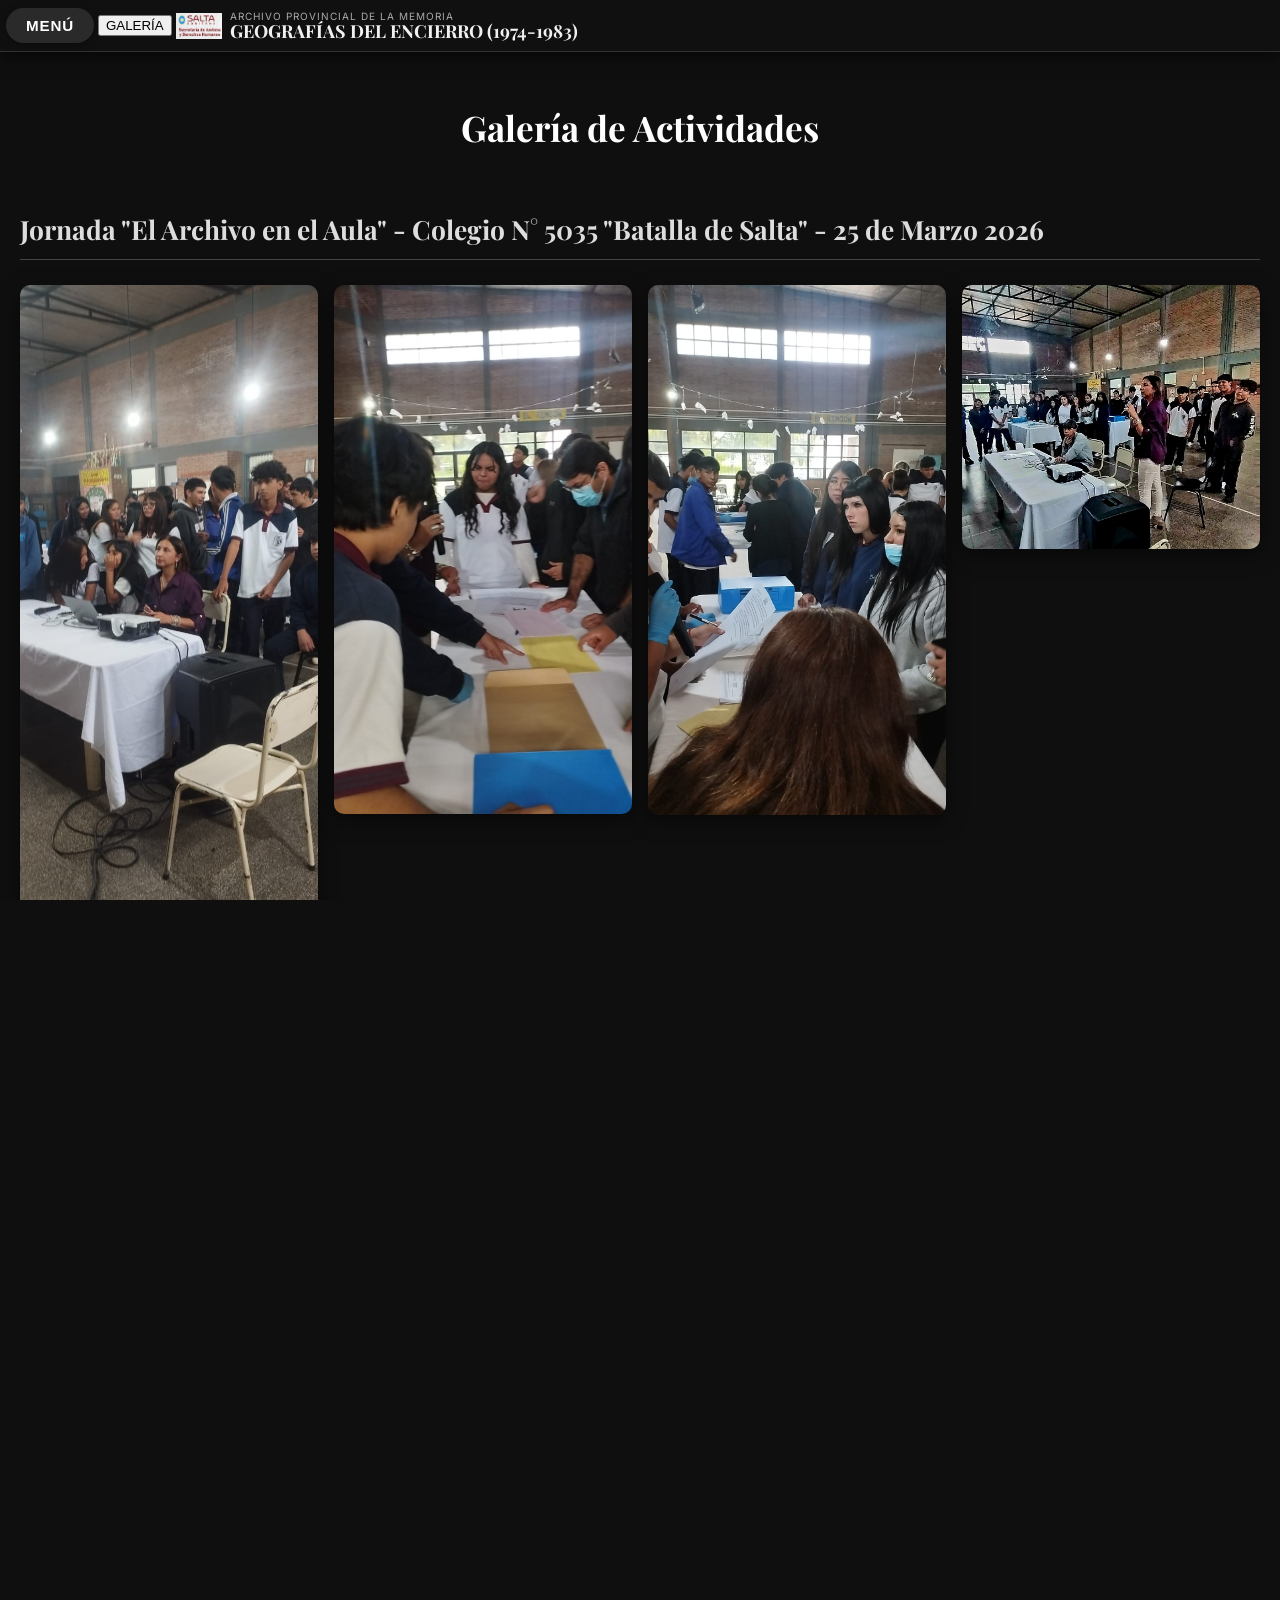
==== galeria.html @ 8500f689 "Add initial HTML structure for gallery page" ====
<!DOCTYPE html>
<html lang="es">
<head>
    <meta charset="UTF-8">
    <meta name="viewport" content="width=device-width, initial-scale=1.0">
    <title>Galería - Geografías del Encierro</title>
    <link href="https://fonts.googleapis.com/css2?family=Inter:wght@400;500;600&family=Playfair+Display:wght@700&display=swap" rel="stylesheet">
    <link rel="stylesheet" href="style.css">
    
    <style>
        body { 
            overflow-y: auto !important; 
            background: #0f0f0f; 
        }
        
        .galeria-container {
            padding: 80px 20px 120px;
            max-width: 1300px;
            margin: 0 auto;
        }
        
        .galeria-titulo {
            text-align: center;
            font-family: 'Playfair Display', serif;
            font-size: 2.2rem;
            margin-bottom: 60px;
            color: #fff;
        }
        
        .evento-titulo {
            font-family: 'Playfair Display', serif;
            font-size: 1.65rem;
            margin: 60px 0 25px;
            color: #ddd;
            border-bottom: 1px solid #444;
            padding-bottom: 12px;
        }
        
        .grid-fotos {
            display: grid;
            grid-template-columns: repeat(auto-fill, minmax(260px, 1fr));
            gap: 16px;
        }
        
        .grid-fotos img {
            width: 100%;
            height: auto;
            border-radius: 10px;
            box-shadow: 0 6px 20px rgba(0,0,0,0.5);
            transition: all 0.3s ease;
            cursor: pointer;
        }
        
        .grid-fotos img:hover {
            transform: scale(1.06);
            box-shadow: 0 12px 30px rgba(0,0,0,0.7);
        }

        /* Botón Volver al Mapa */
        .btn-volver {
            display: block;
            margin: 50px auto 0;
            background: #2a2a2a;
            color: #fff;
            border: none;
            padding: 12px 28px;
            border-radius: 50px;
            font-weight: 600;
            font-size: 1rem;
            letter-spacing: 0.8px;
            cursor: pointer;
            transition: all 0.25s ease;
            box-shadow: 0 2px 8px rgba(0,0,0,0.3);
        }
        
        .btn-volver:hover {
            background: #3a3a3a;
            transform: translateY(-2px);
        }

        /* Lightbox */
        .lightbox {
            position: fixed;
            top: 0; left: 0; width: 100%; height: 100%;
            background: rgba(0,0,0,0.95);
            display: none;
            align-items: center;
            justify-content: center;
            z-index: 2000;
            padding: 20px;
        }
        
        .lightbox img {
            max-width: 95%;
            max-height: 92vh;
            border-radius: 12px;
            box-shadow: 0 0 40px rgba(0,0,0,0.9);
        }
        
        .lightbox-close {
            position: absolute;
            top: 25px;
            right: 35px;
            font-size: 42px;
            color: #fff;
            cursor: pointer;
            z-index: 2001;
        }
    </style>
</head>
<body>

<div id="barra-superior">
    <button id="menu-info">MENÚ</button>
    <button id="btn-galeria">GALERÍA</button>
    <img src="logo.PNG" class="logo-header" alt="Logo">
    <div>
        <div style="font-size:9px; color:#aaa; letter-spacing:1px;">ARCHIVO PROVINCIAL DE LA MEMORIA</div>
        <div style="font-family:'Playfair Display',serif; font-size:11px; font-weight:700;">GEOGRAFÍAS DEL ENCIERRO (1974-1983)</div>
    </div>
</div>

<div class="galeria-container">
    <h1 class="galeria-titulo">Galería de Actividades</h1>

    <!-- Evento 1: Batalla de Salta -->
    <h2 class="evento-titulo">Jornada "El Archivo en el Aula" - Colegio N° 5035 "Batalla de Salta" - 25 de Marzo 2026</h2>
    <div class="grid-fotos" id="grid-batalla"></div>

    <!-- Evento 2: En el Archivo -->
    <h2 class="evento-titulo">Visita Guiada y Taller en el Archivo Provincial de la Memoria</h2>
    <div class="grid-fotos" id="grid-archivo"></div>

    <!-- Botón Volver al Mapa -->
    <button class="btn-volver" onclick="window.location.href='index.html'">
        ← Volver al Mapa
    </button>
</div>

<!-- Lightbox -->
<div class="lightbox" id="lightbox">
    <span class="lightbox-close" onclick="document.getElementById('lightbox').style.display='none'">×</span>
    <img id="img-lightbox" src="" alt="">
</div>

<script>
// Fotos del evento Batalla de Salta
const fotosBatalla = [
    "BatallaDeSalta/fotosBatalla (1).jpeg",
    "BatallaDeSalta/fotosBatalla (2).jpeg",
    "BatallaDeSalta/fotosBatalla (3).jpeg",
    "BatallaDeSalta/fotosBatalla (4).jpeg",
    "BatallaDeSalta/fotosBatalla (5).jpeg"
];

// Fotos del evento En el Archivo
const fotosArchivo = [
    "En-el-archivo/fotosArchivo (1).jpeg",
    "En-el-archivo/fotosArchivo (2).jpeg",
    "En-el-archivo/fotosArchivo (3).jpeg",
    "En-el-archivo/fotosArchivo (4).jpeg",
    "En-el-archivo/fotosArchivo (5).jpeg",
    "En-el-archivo/fotosArchivo (6).jpeg",
    "En-el-archivo/fotosArchivo (7).jpeg",
    "En-el-archivo/fotosArchivo (8).jpeg"
];

function cargarFotos(gridId, listaFotos) {
    const grid = document.getElementById(gridId);
    listaFotos.forEach(ruta => {
        const img = document.createElement('img');
        img.src = ruta;
        img.alt = "Foto del evento";
        img.loading = "lazy";
        
        img.onclick = () => {
            document.getElementById('img-lightbox').src = ruta;
            document.getElementById('lightbox').style.display = 'flex';
        };
        
        grid.appendChild(img);
    });
}

// Cargar las dos galerías
cargarFotos('grid-batalla', fotosBatalla);
cargarFotos('grid-archivo', fotosArchivo);
</script>

</body>
</html>
---- style.css ----
:root {
    --top-height: 52px;
    --bottom-height: 52px;
    --real-vh: 100vh;
}

* { box-sizing: border-box; }
html, body {
    margin: 0;
    padding: 0;
    overflow-x: hidden !important;
    overflow-y: hidden !important; /* evita scroll vertical innecesario */
    height: var(--real-vh);
    font-family: 'Inter', sans-serif;
    background: #0f0f0f;
    color: #f0f0f0;
}

/* ============================================= */
/* BARRA SUPERIOR (sin cambios) */
/* ============================================= */
#barra-superior {
    position: fixed;
    top: 0; left: 0; right: 0;
    height: var(--top-height);
    background: rgba(17,17,17,0.95);
    display: flex;
    align-items: center;
    padding: 4px 6px;
    z-index: 1002;
    gap: 4px;
    border-bottom: 1px solid #333;
    box-shadow: 0 4px 15px rgba(0,0,0,0.6);
    flex-wrap: nowrap;
}

.logo-header {
    height: 26px;
    max-width: 80px;
    flex-shrink: 0;
}

#barra-superior > div {
    flex: 1;
    min-width: 0;
    text-align: left;
    padding-left: 4px;
}

/* ============================================= */
/* BOTÓN MENÚ - MUCHO MÁS BONITO (pill redondeado) */
/* ============================================= */
#menu-info {
    background: #2a2a2a;
    color: #fff;
    border: none;
    padding: 9px 20px;
    border-radius: 50px;
    font-weight: 600;
    font-size: 0.95rem;
    letter-spacing: 0.8px;
    cursor: pointer;
    transition: all 0.25s ease;
    box-shadow: 0 2px 8px rgba(0,0,0,0.3);
    flex-shrink: 0;
}

#menu-info:hover {
    background: #3a3a3a;
    transform: translateY(-1px);
    box-shadow: 0 4px 12px rgba(0,0,0,0.4);
}

/* ============================================= */
/* PANEL IZQUIERDO Y LATERAL - MEJORADOS + DESKTOP */
/* ============================================= */
#panel-izquierdo,
#panel-lateral {
    position: absolute;
    top: var(--top-height);
    height: calc(var(--real-vh) - var(--top-height) - var(--bottom-height) - env(safe-area-inset-bottom));
    background: #1a1a1a;
    z-index: 999;
    overflow-y: auto;
    transition: left 0.35s cubic-bezier(0.32, 0.72, 0, 1),
                right 0.35s cubic-bezier(0.32, 0.72, 0, 1);
    box-shadow: 0 10px 30px rgba(0,0,0,0.6);
}

/* Panel izquierdo */
#panel-izquierdo {
    left: -100%;
    width: 100%;
}
#panel-izquierdo.menu-activo { left: 0; }

/* Panel lateral */
#panel-lateral {
    right: -100%;
    width: 100%;
}
#panel-lateral.panel-abierto { right: 0; }

/* ============================================= */
/* ESTILO BONITO DE CABECERA DE LOS PANELes */
/* ============================================= */
.panel-header {
    display: flex;
    align-items: center;
    justify-content: space-between;
    padding: 16px 24px;
    background: #222;
    border-bottom: 1px solid #333;
}

.panel-header h2 {
    margin: 0;
    color: #fff;
    font-size: 1.45rem;
    font-weight: 700;
    letter-spacing: 0.5px;
}

.panel-header button {
    background: transparent;
    border: none;
    color: #ccc;
    font-size: 28px;
    width: 44px;
    height: 44px;
    display: flex;
    align-items: center;
    justify-content: center;
    border-radius: 50%;
    cursor: pointer;
    transition: all 0.2s;
}

.panel-header button:hover {
    background: rgba(255,255,255,0.15);
    color: #fff;
    transform: rotate(90deg);
}

/* ============================================= */
/* VERSIÓN ESCRITORIO (paneles más chicos y elegantes) */
/* ============================================= */
@media (min-width: 768px) {
    #panel-izquierdo {
        width: 340px;
        left: -340px;
        border-radius: 0 16px 16px 0;
    }
    #panel-izquierdo.menu-activo {
        left: 0;
    }

    #panel-lateral {
        width: 440px;
        right: -440px;
        border-radius: 16px 0 0 16px;
    }
    #panel-lateral.panel-abierto {
        right: 0;
    }

    /* Sombra más suave en escritorio */
    #panel-izquierdo,
    #panel-lateral {
        box-shadow: 15px 0 40px -10px rgba(0,0,0,0.6);
    }
}

/* ============================================= */
/* FOOTER Y MAPA (sin cambios) */
/* ============================================= */
.footer-fixed {
    position: fixed;
    bottom: 0; left: 0; right: 0;
    height: var(--bottom-height);
    background: #1a1a1a;
    color: #aaa;
    text-align: center;
    border-top: 1px solid #333;
    z-index: 1001;
    padding: 6px 12px;
    display: flex;
    flex-direction: column;
    justify-content: center;
    font-size: 0.82rem;
    line-height: 1.25;
    padding-bottom: env(safe-area-inset-bottom);
    box-sizing: border-box;
}

#map {
    position: absolute;
    top: var(--top-height);
    left: 0; right: 0;
    height: calc(var(--real-vh) - var(--top-height) - var(--bottom-height) - env(safe-area-inset-bottom)) !important;
    width: 100%;
}

/* ============================================= */
/* LISTAS Y DETAILS (sin cambios) */
/* ============================================= */
.lista-personas { list-style: none; padding: 0; margin: 12px 0; }
.lista-personas li { background: #222; margin: 8px 0; border-radius: 8px; padding: 12px 16px; }
.lista-personas a { color: #f0f0f0; text-decoration: none; }
details summary { font-weight: bold; cursor: pointer; padding: 14px 0; }
details summary::after { content: "▼"; margin-left: auto; }
details[open] summary::after { transform: rotate(180deg); }

/* ============================================= */
/* TAMAÑO DE TÍTULO EN BARRA SUPERIOR - RESPONSIVE */
/* ============================================= */
#barra-superior > div > div:first-child {
    font-size: 10px !important; /* subtítulo */
}
#barra-superior > div > div:last-child {
    font-size: clamp(11px, 1.8vw, 18px) !important; /* título principal */
    line-height: 1.1;
}
/* En móviles seguimos manteniendo el tamaño que ya te gustaba */
@media (max-width: 767px) {
    #barra-superior > div > div:first-child {
        font-size: 9px !important;
    }
    #barra-superior > div > div:last-child {
        font-size: 13px !important; /* el que ya te gustaba en celular */
    }
}


/* ============================================= */
/* BARRA DE DESPLAZAMIENTO BONITA (para ambos paneles) */
/* ============================================= */
#panel-izquierdo::-webkit-scrollbar,
#panel-lateral::-webkit-scrollbar {
    width: 8px;
}

#panel-izquierdo::-webkit-scrollbar-thumb,
#panel-lateral::-webkit-scrollbar-thumb {
    background: #555;
    border-radius: 20px;
}

#panel-izquierdo::-webkit-scrollbar-thumb:hover,
#panel-lateral::-webkit-scrollbar-thumb:hover {
    background: #777;
}

/* Aseguramos que ambos paneles tengan EXACTAMENTE la misma altura */
#panel-izquierdo,
#panel-lateral {
    height: calc(var(--real-vh) - var(--top-height) - var(--bottom-height) - env(safe-area-inset-bottom)) !important;
}

/* Un poquito de padding extra abajo para que la barra no tape el último elemento */
#contenido-panel,
#panel-izquierdo > div {
    padding-bottom: 30px;
}
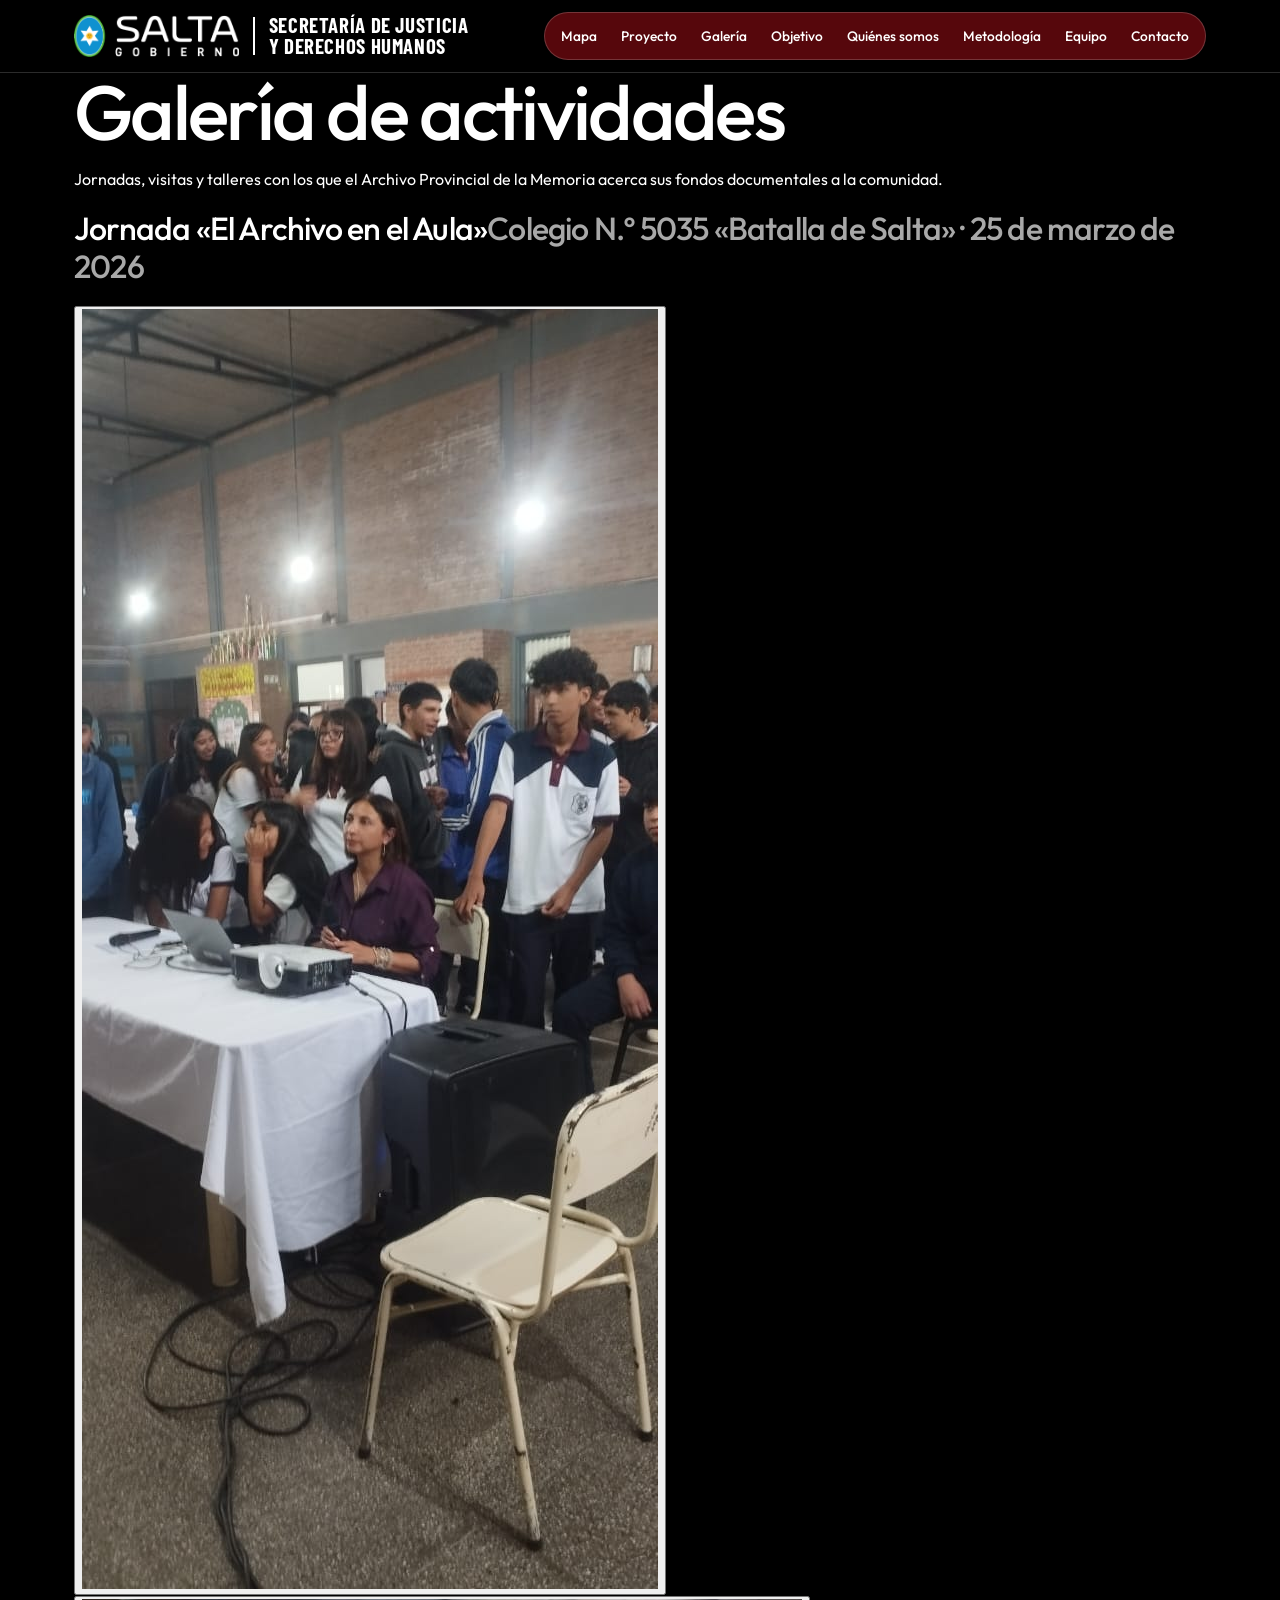
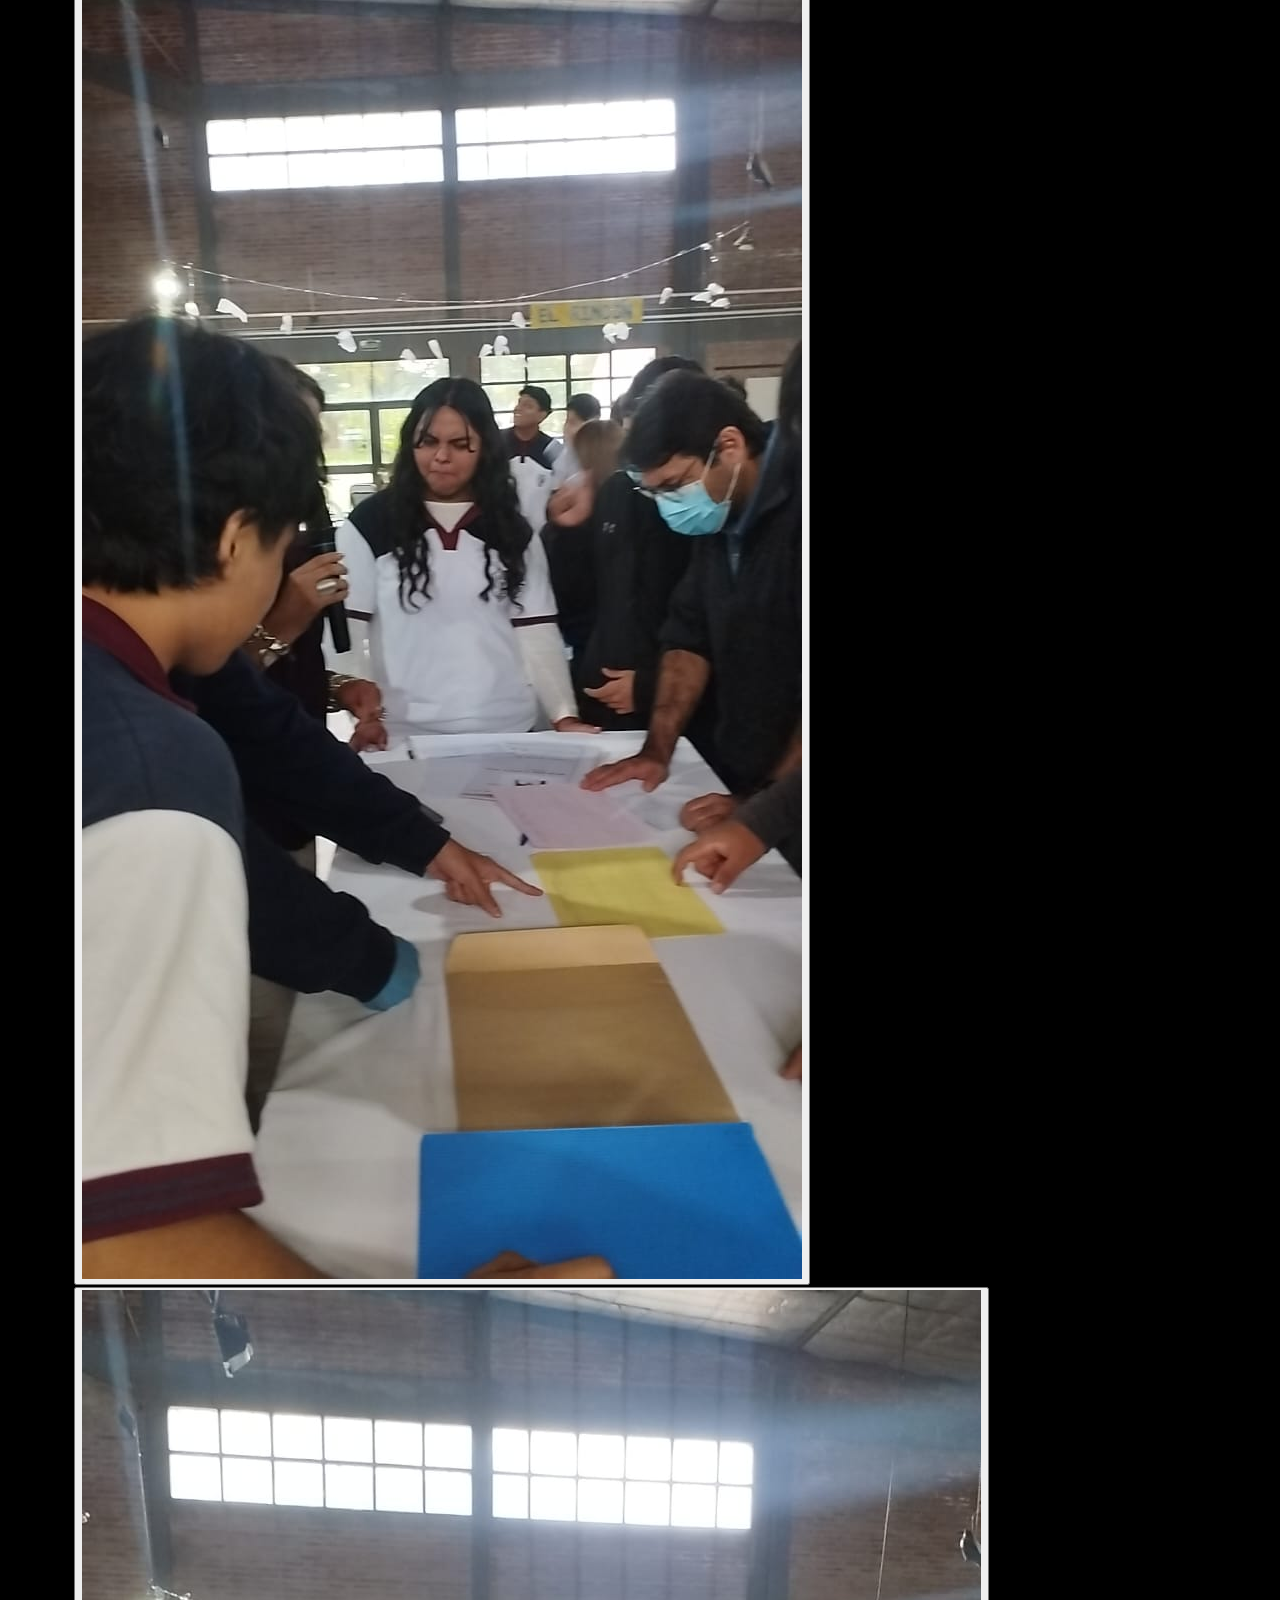
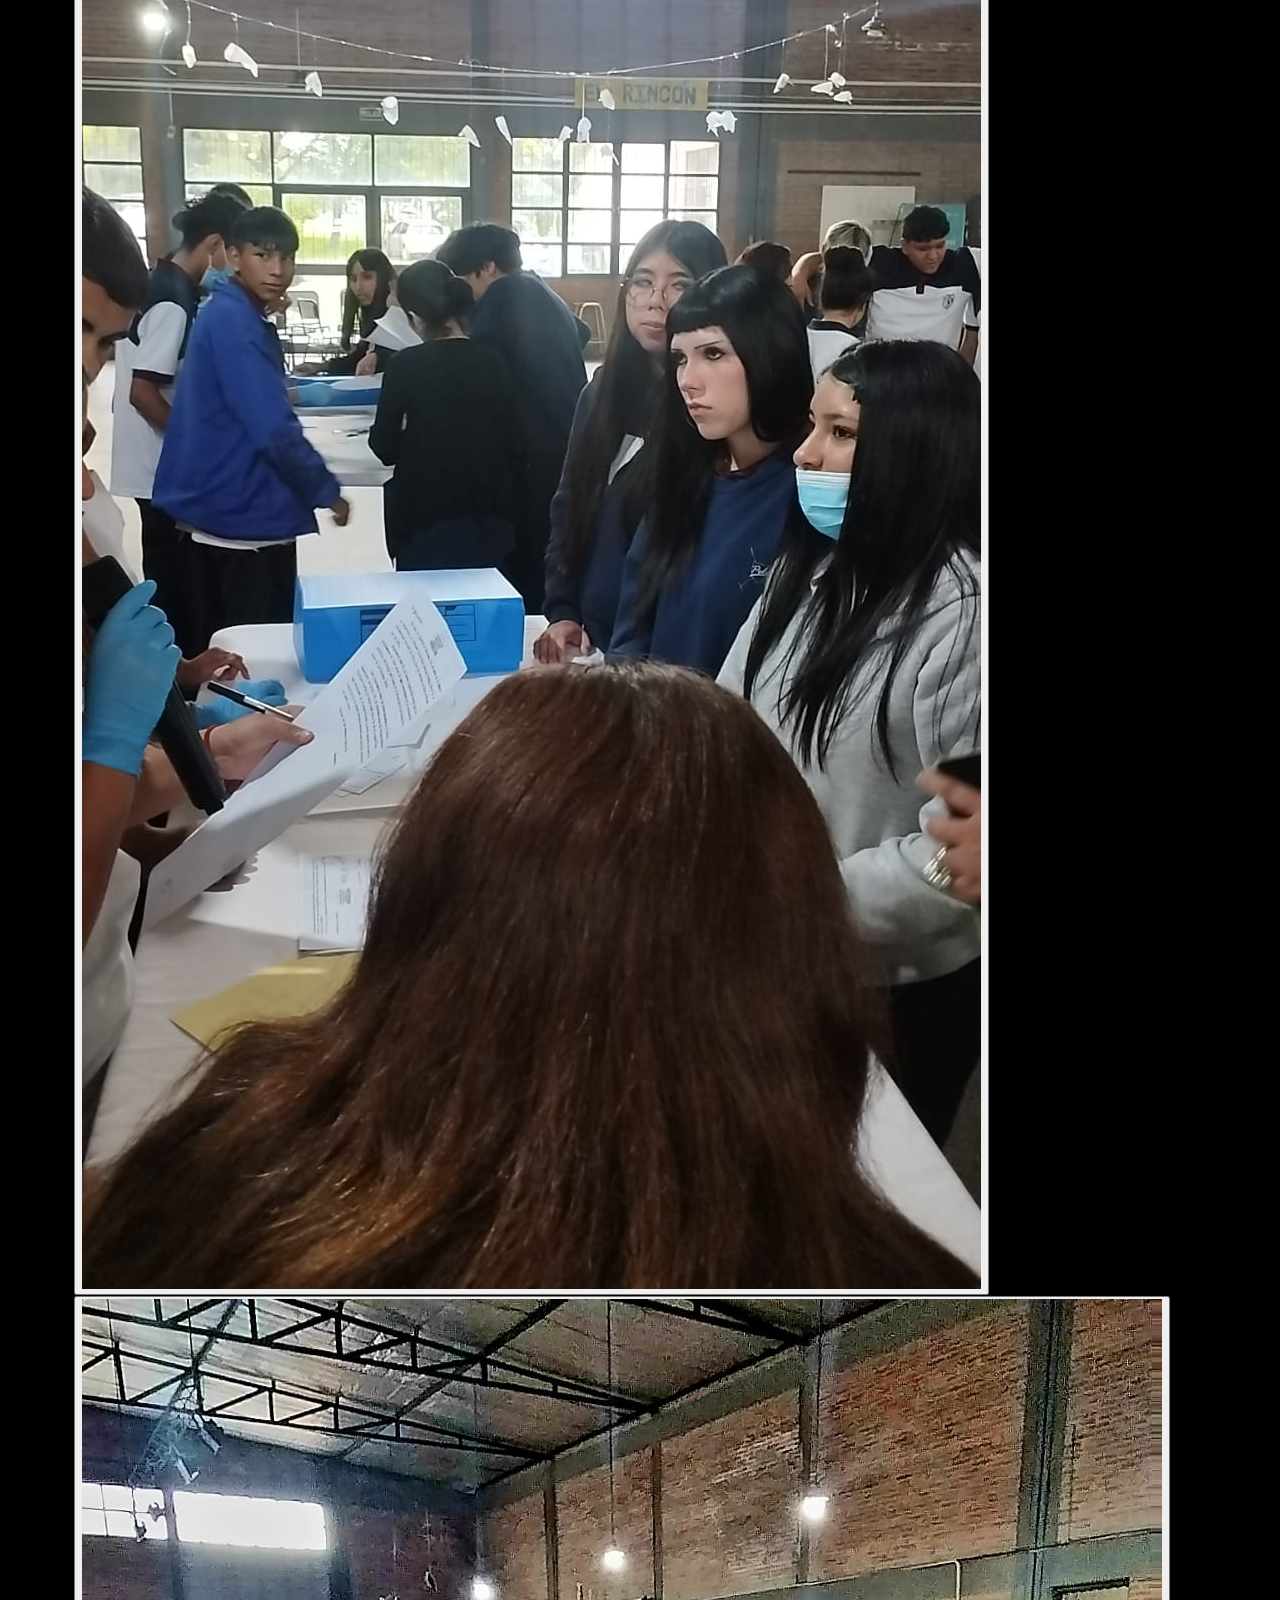
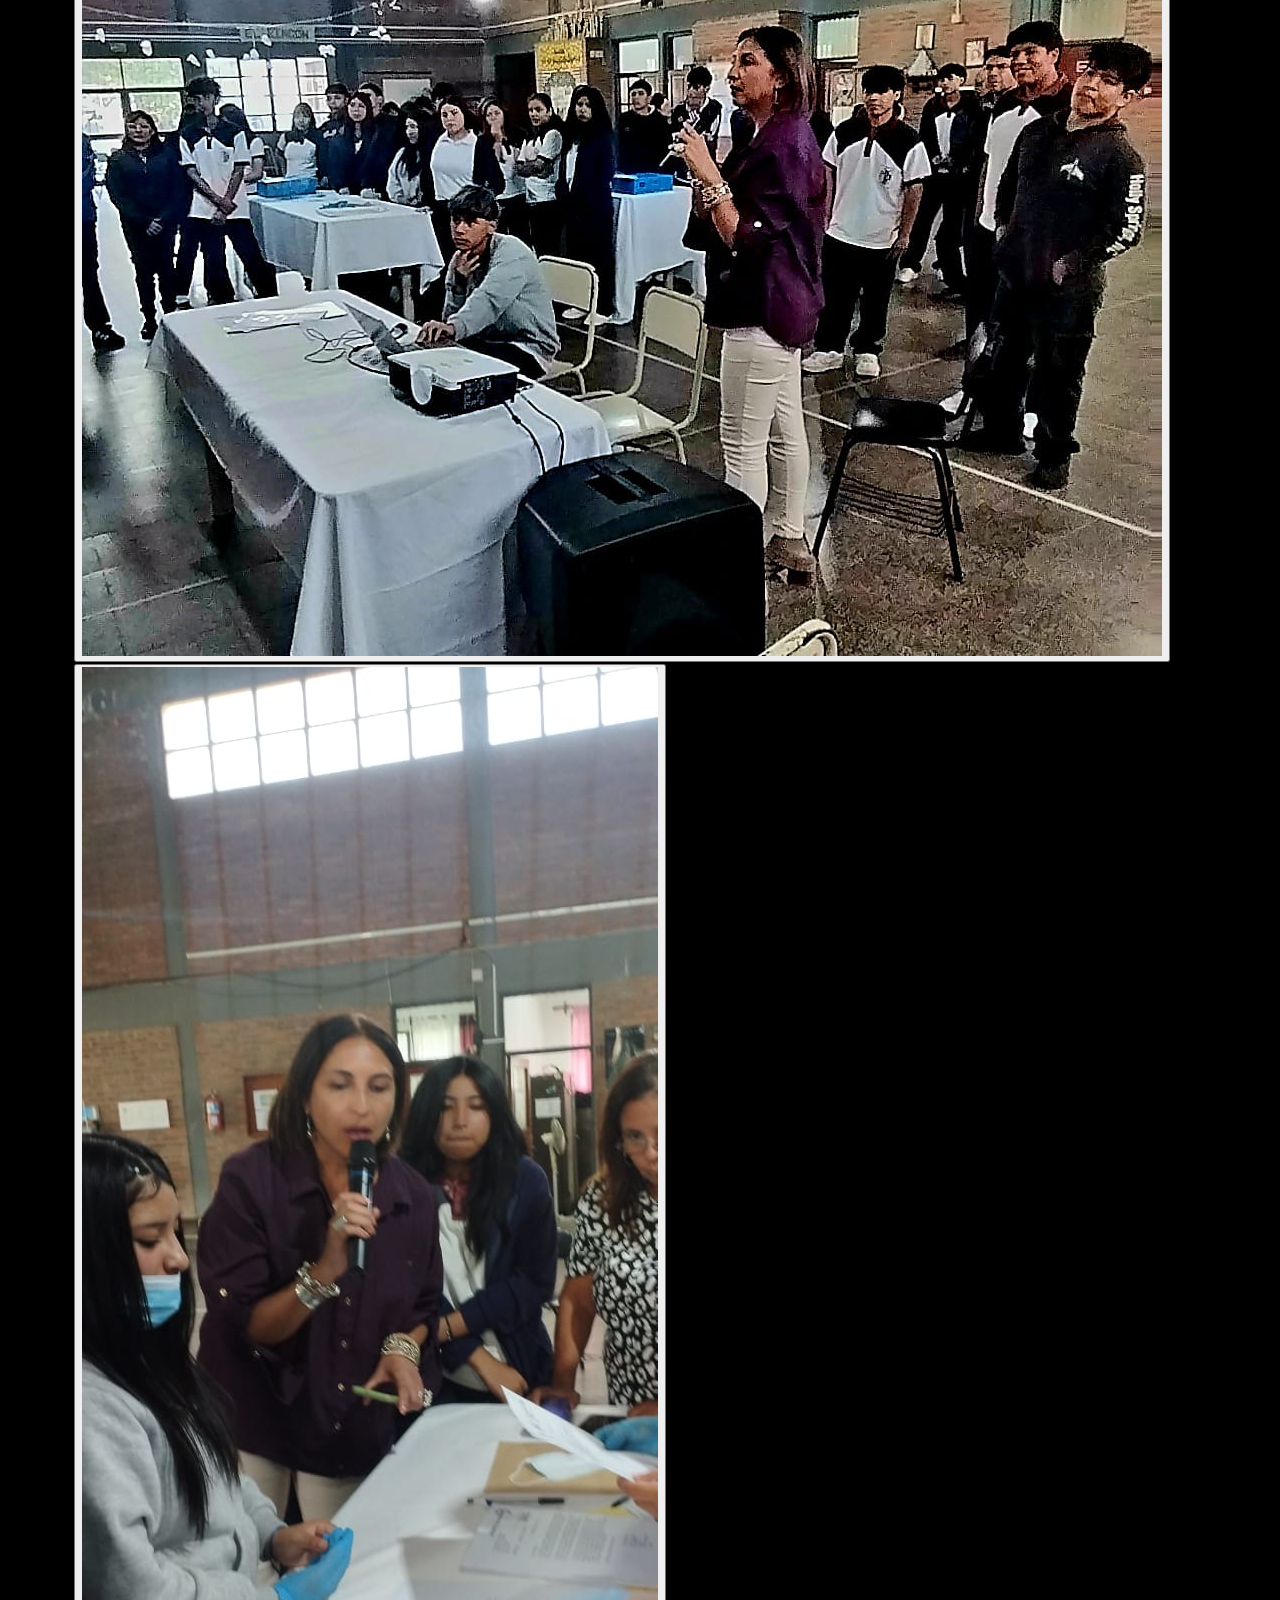
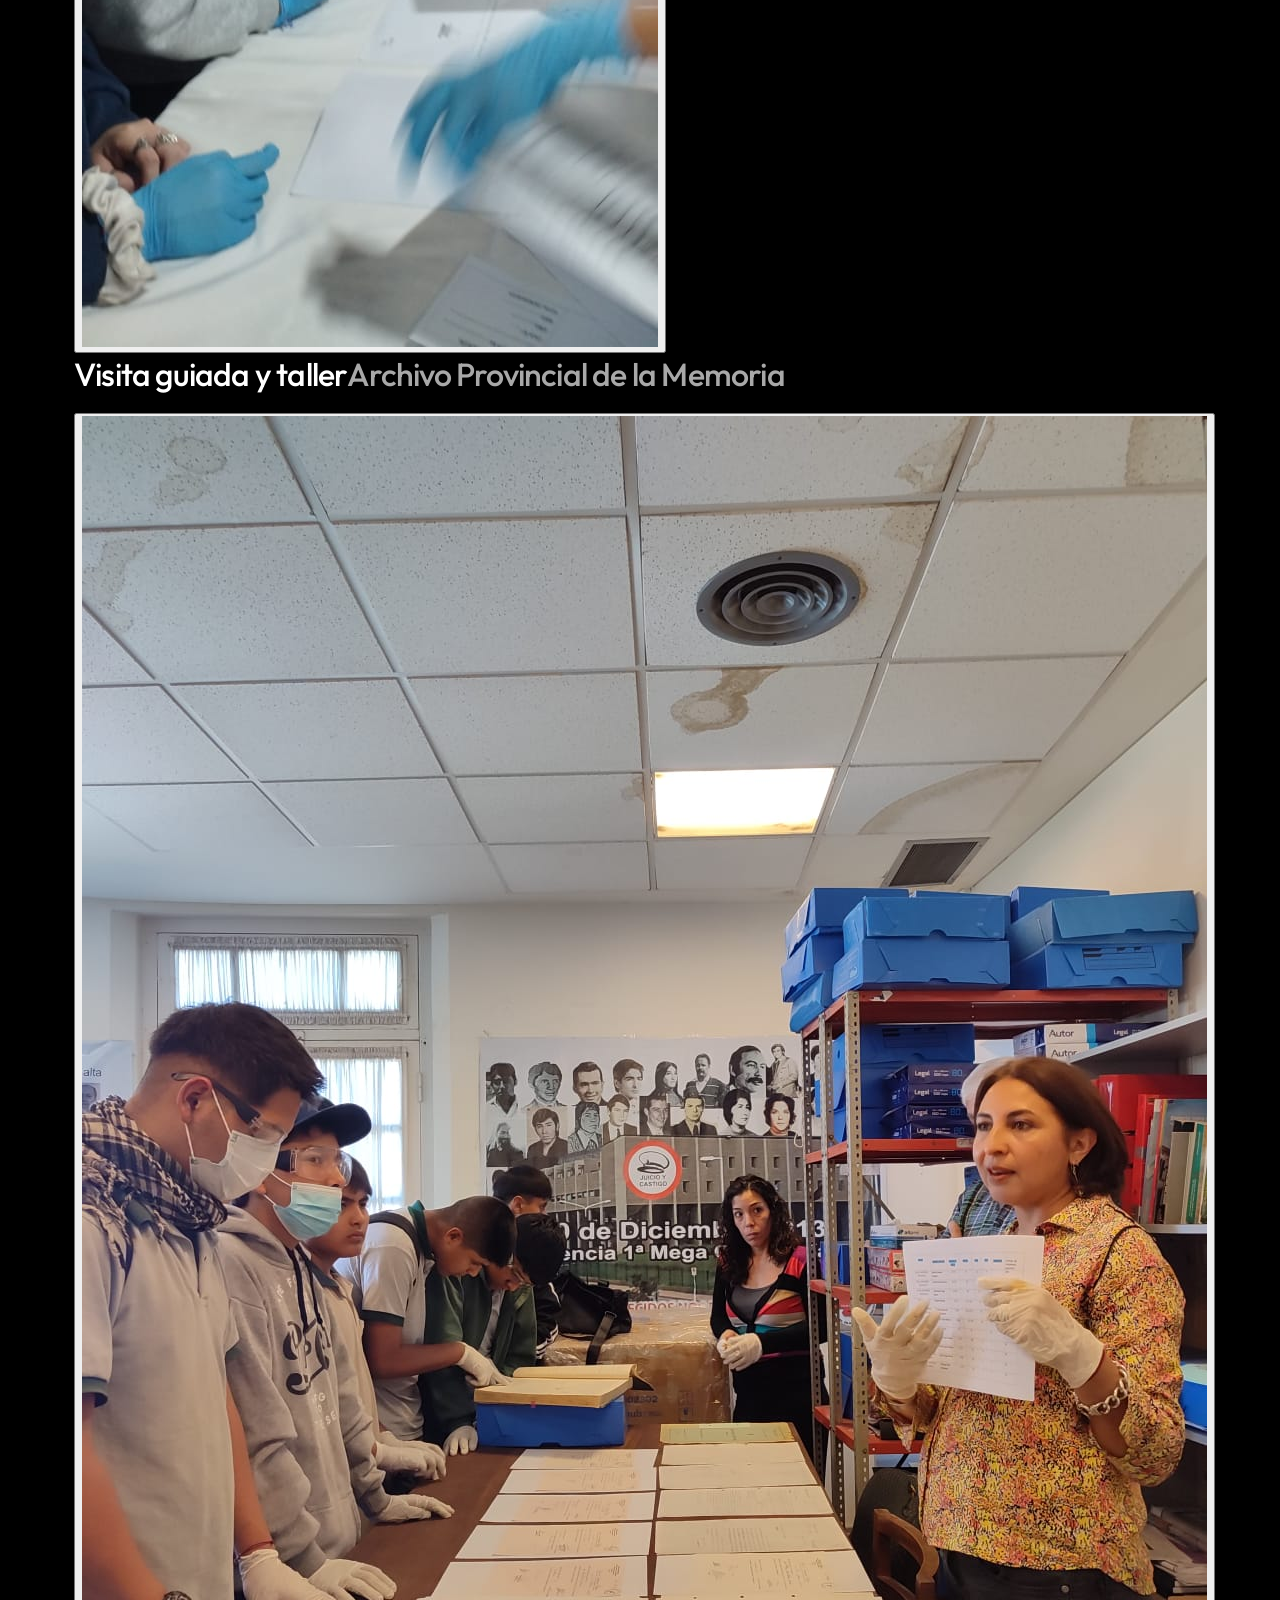
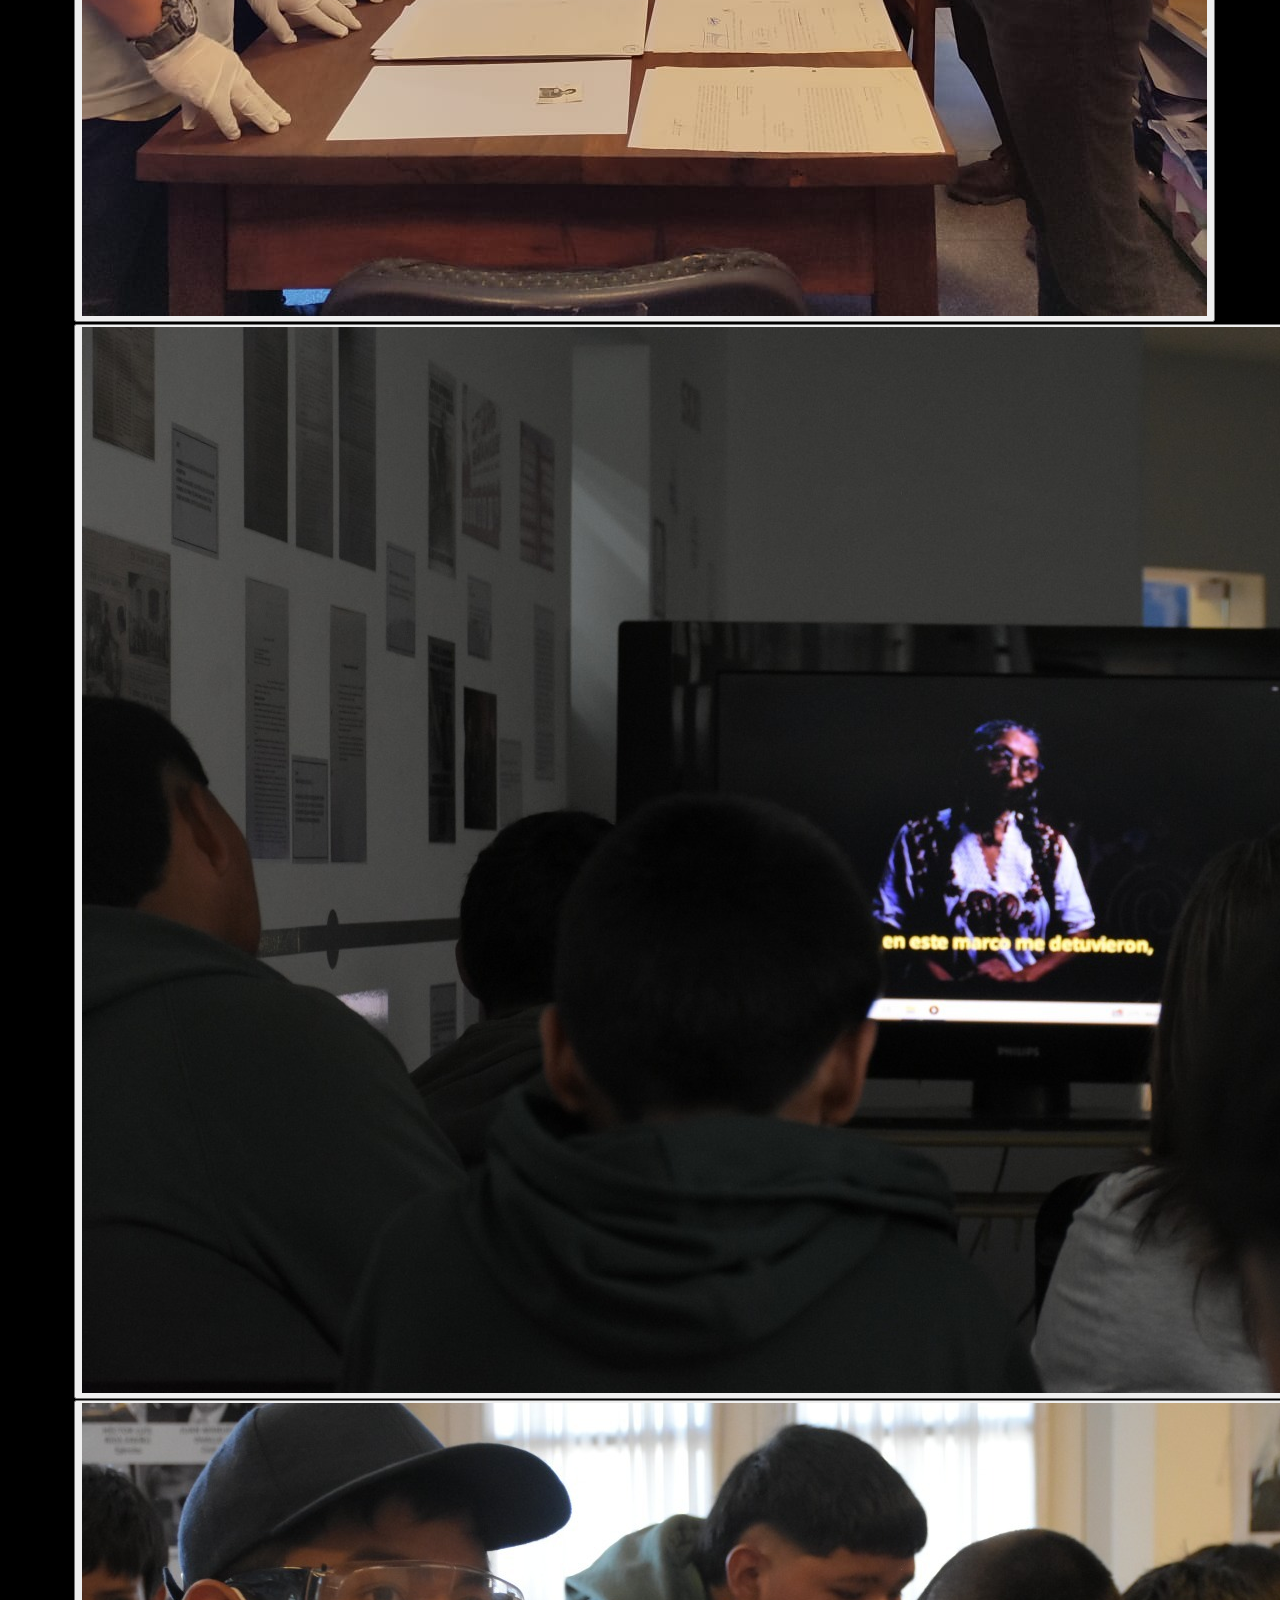
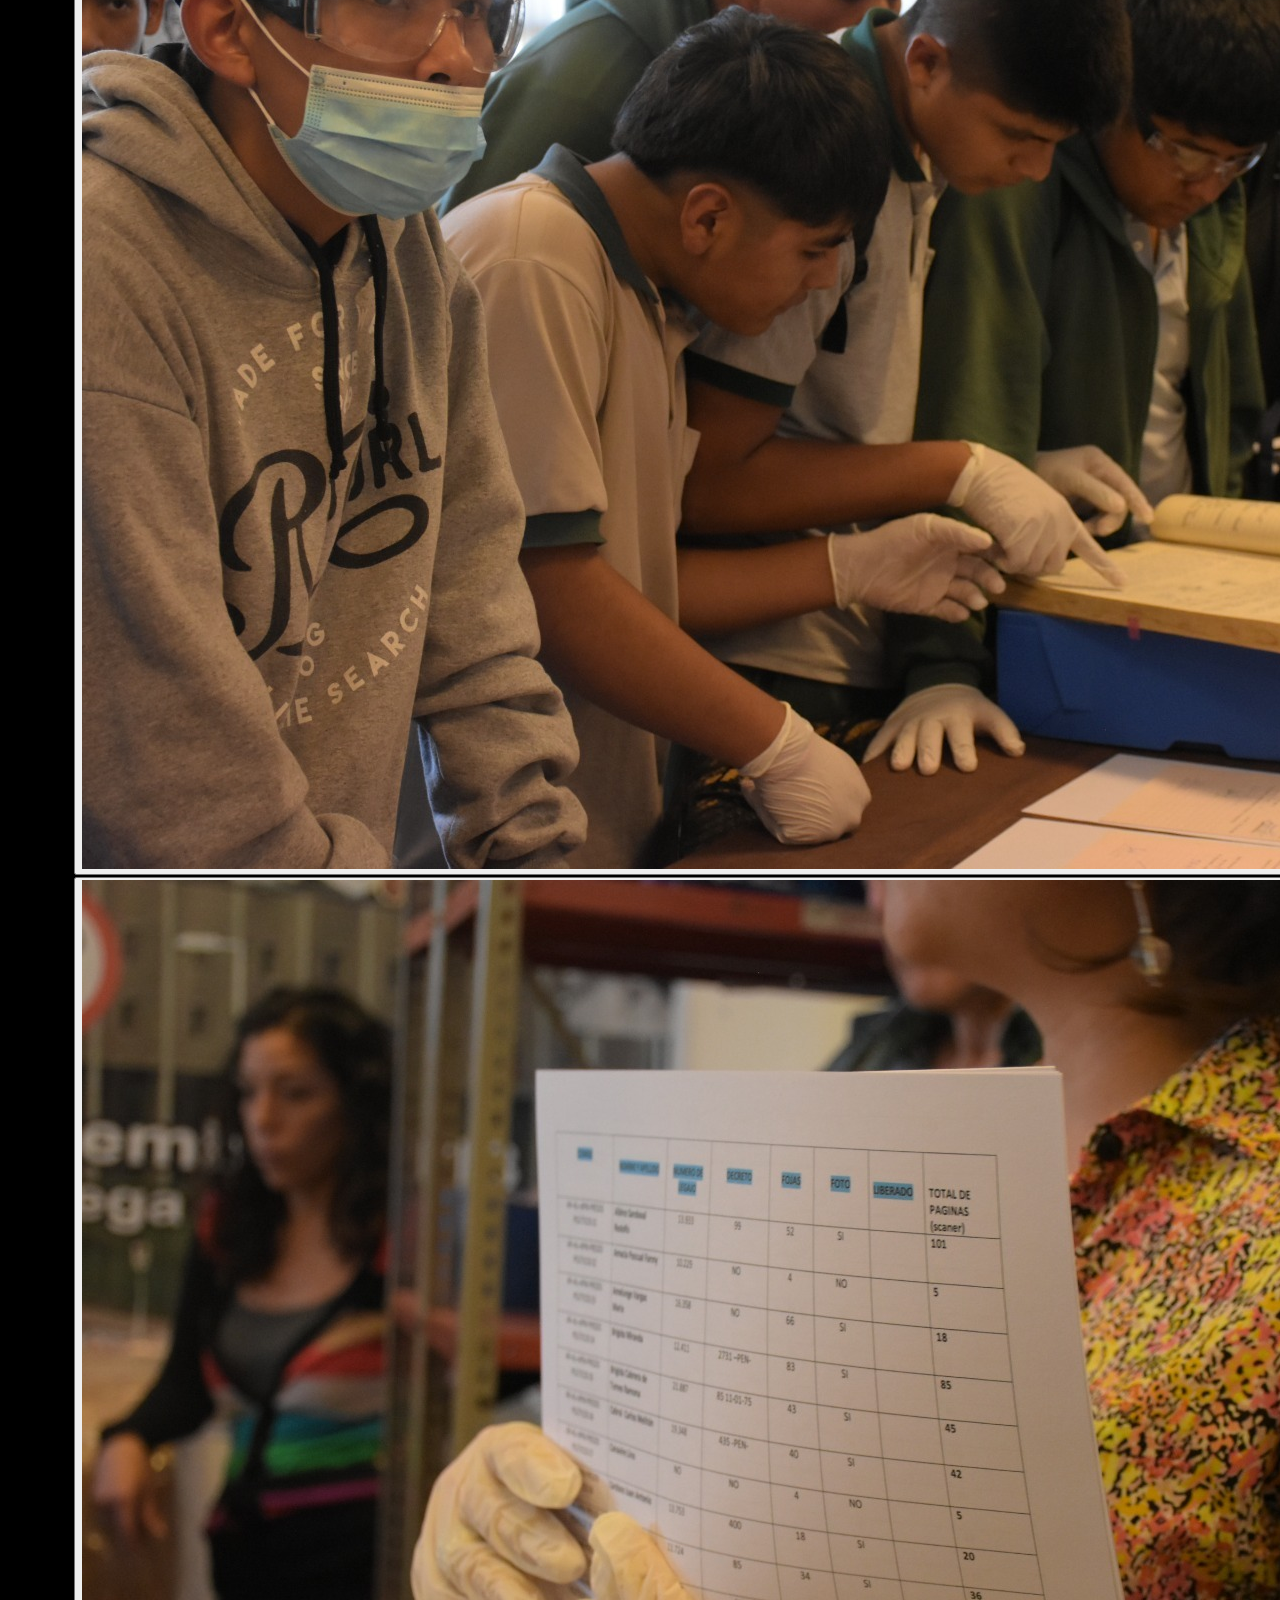
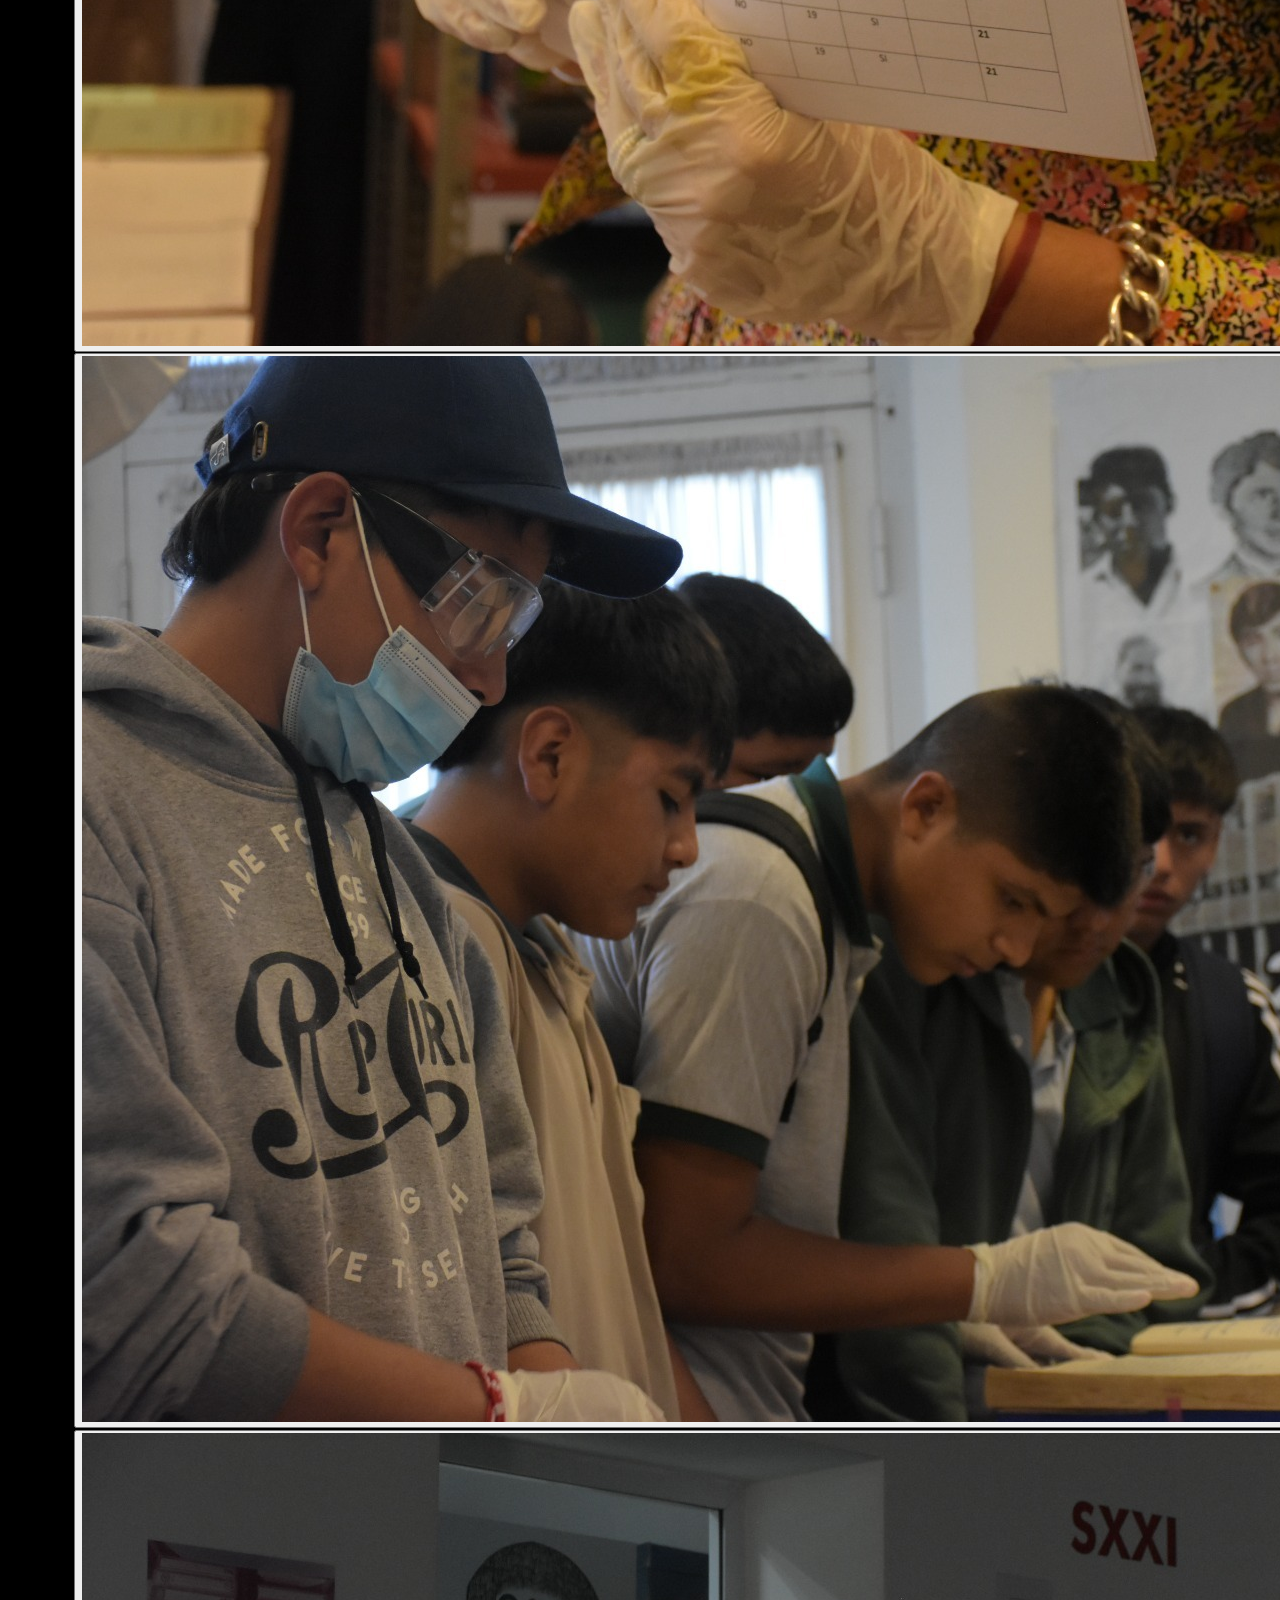
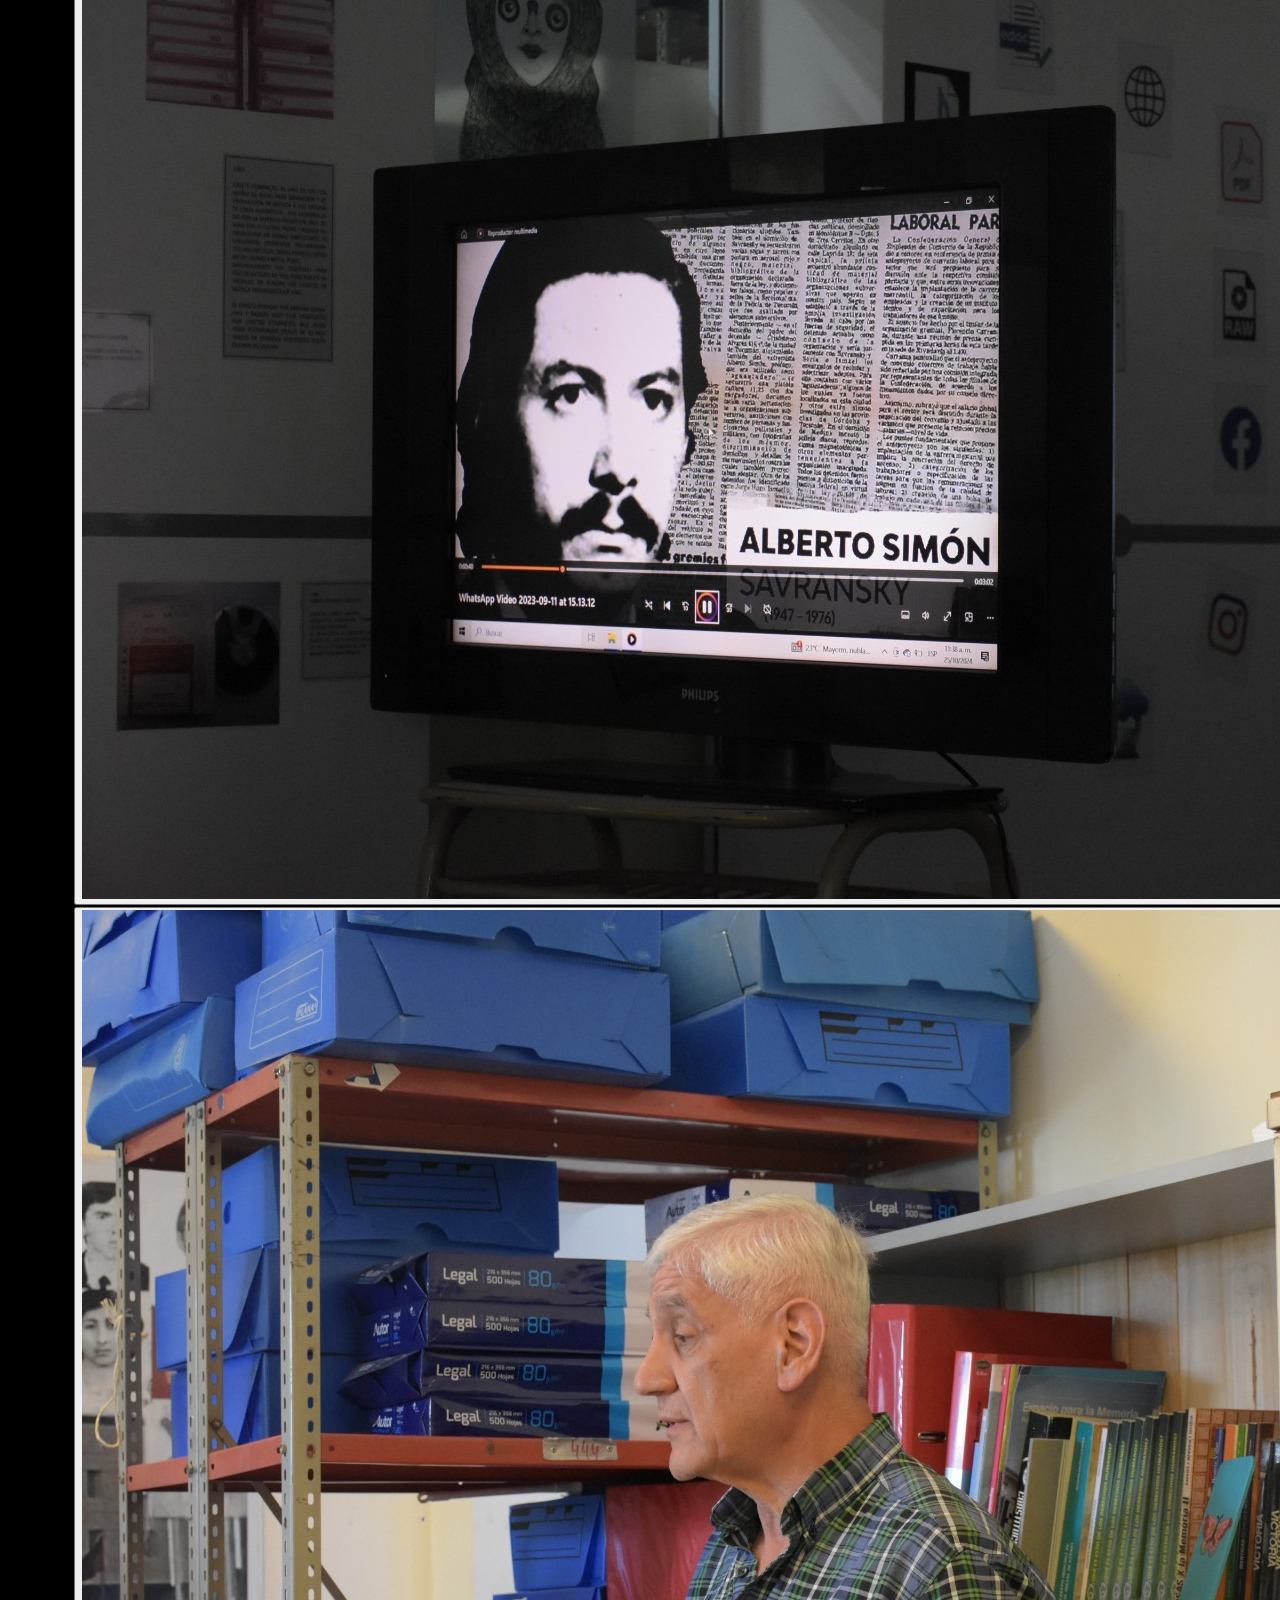
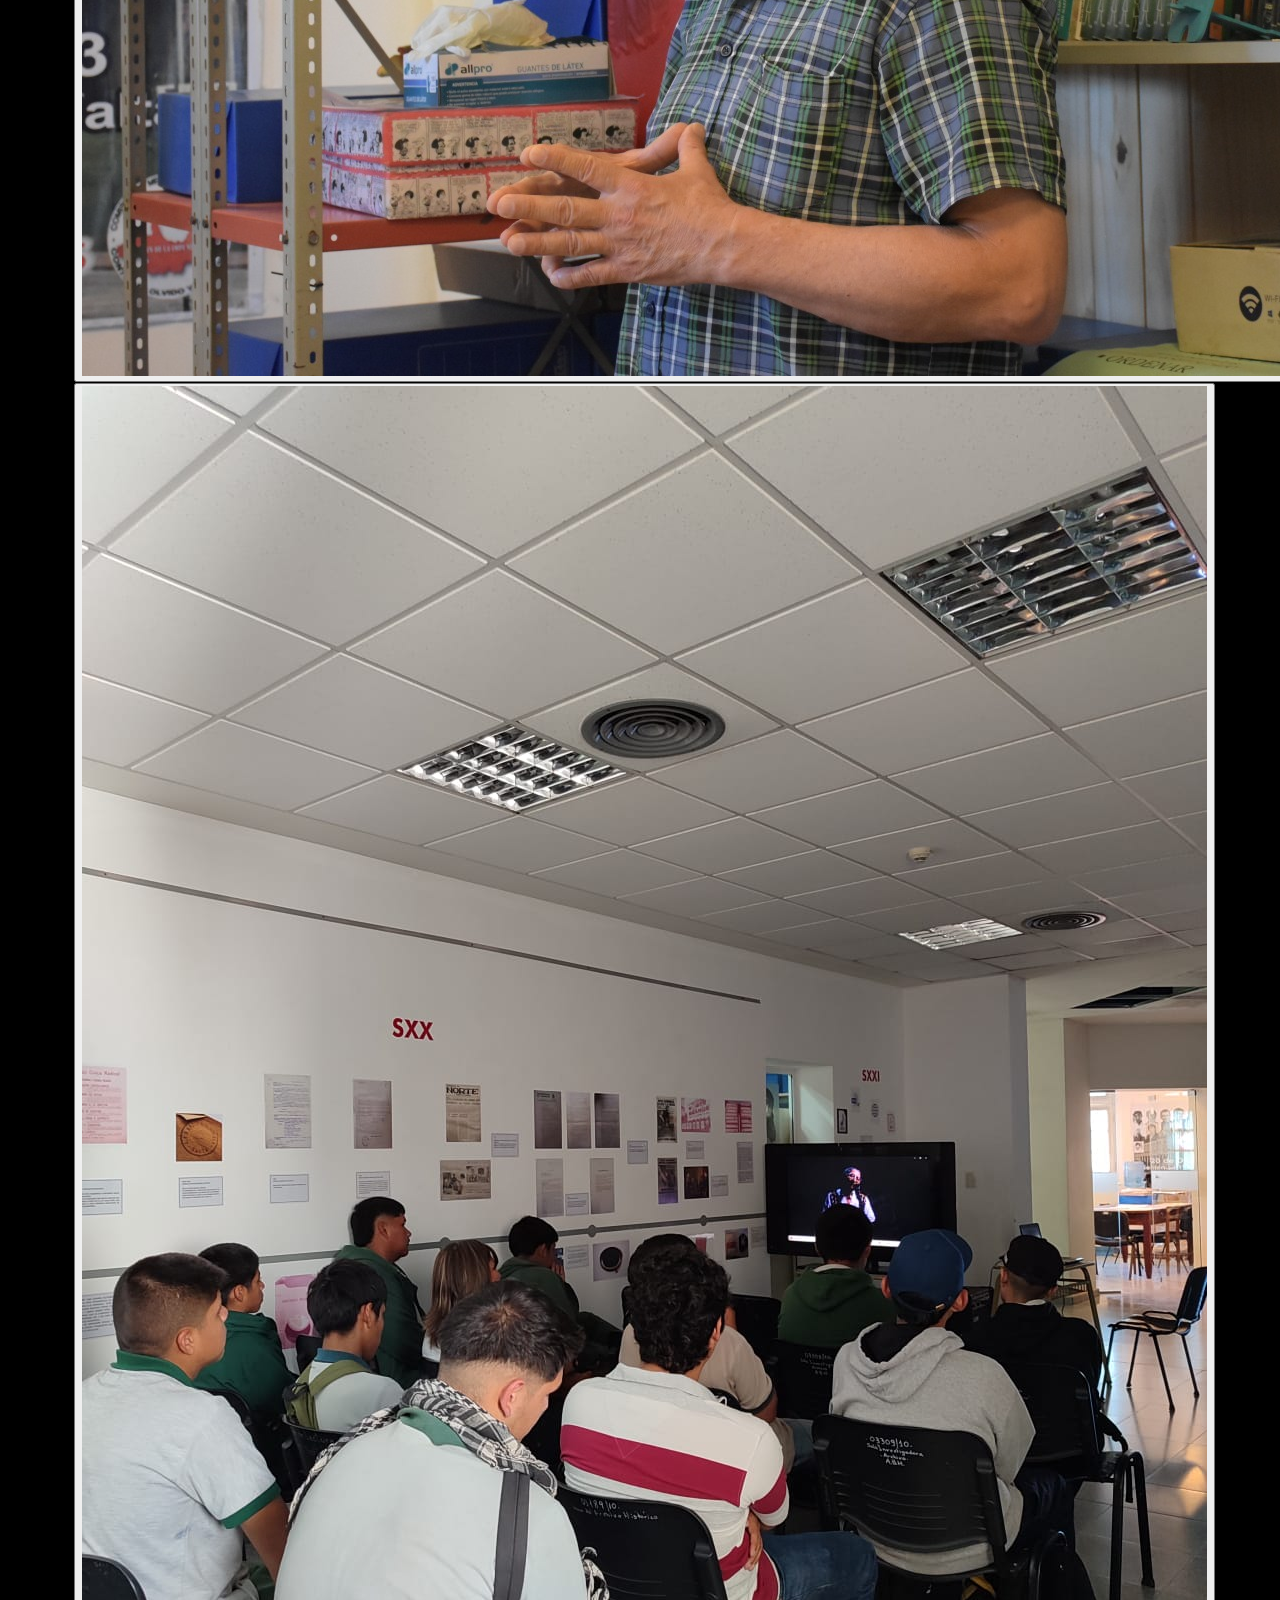
==== commit 62fb5cbb: "Add files via upload" ====
--- a/galeria.html
+++ b/galeria.html
@@ -1,191 +1,103 @@
 <!DOCTYPE html>
 <html lang="es">
 <head>
-    <meta charset="UTF-8">
-    <meta name="viewport" content="width=device-width, initial-scale=1.0">
-    <title>Galería - Geografías del Encierro</title>
-    <link href="https://fonts.googleapis.com/css2?family=Inter:wght@400;500;600&family=Playfair+Display:wght@700&display=swap" rel="stylesheet">
-    <link rel="stylesheet" href="style.css">
-    
-    <style>
-        body { 
-            overflow-y: auto !important; 
-            background: #0f0f0f; 
-        }
-        
-        .galeria-container {
-            padding: 80px 20px 120px;
-            max-width: 1300px;
-            margin: 0 auto;
-        }
-        
-        .galeria-titulo {
-            text-align: center;
-            font-family: 'Playfair Display', serif;
-            font-size: 2.2rem;
-            margin-bottom: 60px;
-            color: #fff;
-        }
-        
-        .evento-titulo {
-            font-family: 'Playfair Display', serif;
-            font-size: 1.65rem;
-            margin: 60px 0 25px;
-            color: #ddd;
-            border-bottom: 1px solid #444;
-            padding-bottom: 12px;
-        }
-        
-        .grid-fotos {
-            display: grid;
-            grid-template-columns: repeat(auto-fill, minmax(260px, 1fr));
-            gap: 16px;
-        }
-        
-        .grid-fotos img {
-            width: 100%;
-            height: auto;
-            border-radius: 10px;
-            box-shadow: 0 6px 20px rgba(0,0,0,0.5);
-            transition: all 0.3s ease;
-            cursor: pointer;
-        }
-        
-        .grid-fotos img:hover {
-            transform: scale(1.06);
-            box-shadow: 0 12px 30px rgba(0,0,0,0.7);
-        }
-
-        /* Botón Volver al Mapa */
-        .btn-volver {
-            display: block;
-            margin: 50px auto 0;
-            background: #2a2a2a;
-            color: #fff;
-            border: none;
-            padding: 12px 28px;
-            border-radius: 50px;
-            font-weight: 600;
-            font-size: 1rem;
-            letter-spacing: 0.8px;
-            cursor: pointer;
-            transition: all 0.25s ease;
-            box-shadow: 0 2px 8px rgba(0,0,0,0.3);
-        }
-        
-        .btn-volver:hover {
-            background: #3a3a3a;
-            transform: translateY(-2px);
-        }
-
-        /* Lightbox */
-        .lightbox {
-            position: fixed;
-            top: 0; left: 0; width: 100%; height: 100%;
-            background: rgba(0,0,0,0.95);
-            display: none;
-            align-items: center;
-            justify-content: center;
-            z-index: 2000;
-            padding: 20px;
-        }
-        
-        .lightbox img {
-            max-width: 95%;
-            max-height: 92vh;
-            border-radius: 12px;
-            box-shadow: 0 0 40px rgba(0,0,0,0.9);
-        }
-        
-        .lightbox-close {
-            position: absolute;
-            top: 25px;
-            right: 35px;
-            font-size: 42px;
-            color: #fff;
-            cursor: pointer;
-            z-index: 2001;
-        }
-    </style>
+<meta charset="UTF-8">
+<meta name="viewport" content="width=device-width, initial-scale=1.0, viewport-fit=cover">
+<meta name="theme-color" content="#000000">
+<title>Galería · Geografías del Encierro · Archivo Provincial de la Memoria</title>
+<link rel="preconnect" href="https://fonts.googleapis.com">
+<link rel="preconnect" href="https://fonts.gstatic.com" crossorigin>
+<link href="https://fonts.googleapis.com/css2?family=Barlow+Condensed:wght@600;700&family=DM+Mono:wght@400;500&family=Outfit:wght@400;500;600&display=swap" rel="stylesheet">
+<link rel="stylesheet" href="inicio.css">
 </head>
 <body>
 
-<div id="barra-superior">
-    <button id="menu-info">MENÚ</button>
-    <button id="btn-galeria">GALERÍA</button>
-    <img src="logo.PNG" class="logo-header" alt="Logo">
-    <div>
-        <div style="font-size:9px; color:#aaa; letter-spacing:1px;">ARCHIVO PROVINCIAL DE LA MEMORIA</div>
-        <div style="font-family:'Playfair Display',serif; font-size:11px; font-weight:700;">GEOGRAFÍAS DEL ENCIERRO (1974-1983)</div>
-    </div>
-</div>
+<header class="nav">
+  <div class="wrap nav-in">
+    <a class="marca" href="index.html" aria-label="Gobierno de Salta, Secretaría de Justicia y Derechos Humanos. Ir al inicio">
+      <img src="logo-gobierno-blanco.png" alt="Salta Gobierno">
+      <span class="sep" aria-hidden="true"></span>
+      <span class="inst">Secretaría de Justicia<br>y Derechos Humanos</span>
+    </a>
+    <nav class="pill" aria-label="Principal">
+      <a href="index.html#mapa">Mapa</a>
+      <a href="index.html#proyecto">Proyecto</a>
+      <a href="galeria.html" aria-current="page">Galería</a>
+      <a href="index.html#objetivo">Objetivo</a>
+      <a href="index.html#quienes-somos">Quiénes somos</a>
+      <a href="index.html#metodologia">Metodología</a>
+      <a href="index.html#equipo">Equipo</a>
+      <a href="index.html#contacto">Contacto</a>
+    </nav>
+  </div>
+</header>
 
-<div class="galeria-container">
-    <h1 class="galeria-titulo">Galería de Actividades</h1>
+<main>
+  <section class="wrap gal-cab">
+    <h1>Galería de actividades</h1>
+    <p>Jornadas, visitas y talleres con los que el Archivo Provincial de la Memoria acerca sus fondos documentales a la comunidad.</p>
+  </section>
 
-    <!-- Evento 1: Batalla de Salta -->
-    <h2 class="evento-titulo">Jornada "El Archivo en el Aula" - Colegio N° 5035 "Batalla de Salta" - 25 de Marzo 2026</h2>
+  <section class="wrap evento" aria-labelledby="ev-batalla">
+    <h2 id="ev-batalla">Jornada «El Archivo en el Aula»<span class="mut">Colegio N.º 5035 «Batalla de Salta» · 25 de marzo de 2026</span></h2>
     <div class="grid-fotos" id="grid-batalla"></div>
+  </section>
 
-    <!-- Evento 2: En el Archivo -->
-    <h2 class="evento-titulo">Visita Guiada y Taller en el Archivo Provincial de la Memoria</h2>
+  <section class="wrap evento" aria-labelledby="ev-archivo">
+    <h2 id="ev-archivo">Visita guiada y taller<span class="mut">Archivo Provincial de la Memoria</span></h2>
     <div class="grid-fotos" id="grid-archivo"></div>
+  </section>
 
-    <!-- Botón Volver al Mapa -->
-    <button class="btn-volver" onclick="window.location.href='index.html'">
-        ← Volver al Mapa
-    </button>
-</div>
+  <div class="wrap gal-volver">
+    <a class="btn btn-linea" href="index.html#mapa">Volver al mapa</a>
+  </div>
+</main>
 
-<!-- Lightbox -->
-<div class="lightbox" id="lightbox">
-    <span class="lightbox-close" onclick="document.getElementById('lightbox').style.display='none'">×</span>
-    <img id="img-lightbox" src="" alt="">
-</div>
+<footer class="wrap pie">
+  <span>© 2026 Archivo Provincial de la Memoria · Salta</span>
+  <span>Desarrollo web y cartográfico: Ing. Agrim. Néstor Fernando Tortosa · <a href="mailto:ing.tortosanf@gmail.com">ing.tortosanf@gmail.com</a></span>
+</footer>
+
+<dialog id="visor" aria-label="Foto ampliada">
+  <button class="visor-cerrar" type="button" aria-label="Cerrar foto">✕</button>
+  <img id="visor-img" src="" alt="">
+</dialog>
 
 <script>
-// Fotos del evento Batalla de Salta
-const fotosBatalla = [
-    "BatallaDeSalta/fotosBatalla (1).jpeg",
-    "BatallaDeSalta/fotosBatalla (2).jpeg",
-    "BatallaDeSalta/fotosBatalla (3).jpeg",
-    "BatallaDeSalta/fotosBatalla (4).jpeg",
-    "BatallaDeSalta/fotosBatalla (5).jpeg"
-];
+const fotosBatalla = [1, 2, 3, 4, 5].map(n => `BatallaDeSalta/fotosBatalla (${n}).jpeg`);
+const fotosArchivo = [1, 2, 3, 4, 5, 6, 7, 8].map(n => `En-el-archivo/fotosArchivo (${n}).jpeg`);
 
-// Fotos del evento En el Archivo
-const fotosArchivo = [
-    "En-el-archivo/fotosArchivo (1).jpeg",
-    "En-el-archivo/fotosArchivo (2).jpeg",
-    "En-el-archivo/fotosArchivo (3).jpeg",
-    "En-el-archivo/fotosArchivo (4).jpeg",
-    "En-el-archivo/fotosArchivo (5).jpeg",
-    "En-el-archivo/fotosArchivo (6).jpeg",
-    "En-el-archivo/fotosArchivo (7).jpeg",
-    "En-el-archivo/fotosArchivo (8).jpeg"
-];
+const visor = document.getElementById("visor");
+const visorImg = document.getElementById("visor-img");
 
-function cargarFotos(gridId, listaFotos) {
+function cargarFotos(gridId, lista, evento) {
     const grid = document.getElementById(gridId);
-    listaFotos.forEach(ruta => {
-        const img = document.createElement('img');
+    lista.forEach((ruta, i) => {
+        const alt = `Foto ${i + 1} de ${lista.length}: ${evento}`;
+        const b = document.createElement("button");
+        b.type = "button";
+        b.className = "foto";
+        b.setAttribute("aria-label", `Ampliar. ${alt}`);
+        const img = document.createElement("img");
         img.src = ruta;
-        img.alt = "Foto del evento";
+        img.alt = "";
         img.loading = "lazy";
-        
-        img.onclick = () => {
-            document.getElementById('img-lightbox').src = ruta;
-            document.getElementById('lightbox').style.display = 'flex';
-        };
-        
-        grid.appendChild(img);
+        b.appendChild(img);
+        b.addEventListener("click", () => {
+            visorImg.src = ruta;
+            visorImg.alt = alt;
+            visor.showModal();
+        });
+        grid.appendChild(b);
     });
 }
 
-// Cargar las dos galerías
-cargarFotos('grid-batalla', fotosBatalla);
-cargarFotos('grid-archivo', fotosArchivo);
+cargarFotos("grid-batalla", fotosBatalla, "jornada El Archivo en el Aula, Colegio Batalla de Salta");
+cargarFotos("grid-archivo", fotosArchivo, "visita guiada y taller en el Archivo Provincial de la Memoria");
+
+// Se cierra con la ✕, con Escape (nativo) o tocando fuera de la foto
+visor.querySelector(".visor-cerrar").addEventListener("click", () => visor.close());
+visor.addEventListener("click", e => { if (e.target === visor) visor.close(); });
 </script>
-
 </body>
 </html>
--- a/inicio.css
+++ b/inicio.css
@@ -0,0 +1,162 @@
+:root {
+  /* Negro, blanco y bordó institucional (#56070c). Los grises son neutros derivados. */
+  --bg: #000000;
+  --card: #0d0d0d;
+  --card-2: #1a1a1a;
+  --linea: #2b2b2b;
+  --linea-2: #444444;
+  --txt: #ffffff;
+  --mut: #a8a8a8;
+  --vino: #56070c;
+  --vino-2: #7a1520;
+  --acc: #c0525c;
+  --sans: 'Outfit', system-ui, sans-serif;
+  --mono: 'DM Mono', ui-monospace, Menlo, monospace;
+  --inst: 'Barlow Condensed', 'Arial Narrow', sans-serif;
+  --r-marco: 32px;
+  --r-panel: 22px;
+}
+* { box-sizing: border-box; -webkit-tap-highlight-color: transparent; }
+html { scroll-behavior: smooth; scroll-padding-top: 120px; }
+body { margin: 0; background: var(--bg); color: var(--txt); font-family: var(--sans); font-weight: 400; line-height: 1.6; -webkit-font-smoothing: antialiased; }
+a { color: var(--txt); text-underline-offset: 3px; text-decoration-color: var(--linea-2); }
+a:hover { text-decoration-color: var(--txt); }
+:focus-visible { outline: 2px solid var(--acc); outline-offset: 2px; }
+.wrap { width: 100%; max-width: 1180px; margin: 0 auto; padding: 0 24px; }
+.mut { color: var(--mut); }
+
+/* ---------- Barra superior ---------- */
+.nav { position: sticky; top: 0; z-index: 2000; padding: 12px 0; background: #000; border-bottom: 1px solid var(--linea); }
+.nav-in { display: flex; flex-wrap: wrap; align-items: center; justify-content: space-between; gap: 10px 20px; }
+.nav-in > * { pointer-events: auto; }
+.marca { display: flex; align-items: center; gap: 14px; text-decoration: none; color: var(--txt); }
+.marca img { display: block; height: 42px; width: auto; }
+.marca .sep { width: 2px; align-self: stretch; margin: 2px 0; background: var(--txt); }
+.marca .inst { font-family: var(--inst); font-weight: 700; font-size: 1.3rem; line-height: 1; letter-spacing: .03em; text-transform: uppercase; }
+.pill { display: flex; align-items: center; gap: 2px; max-width: 100%; margin-left: auto; padding: 5px; border-radius: 999px; background: var(--vino); border: 1px solid rgba(255,255,255,.18); overflow-x: auto; scrollbar-width: none; }
+.pill::-webkit-scrollbar { display: none; }
+.pill a { flex-shrink: 0; display: inline-flex; align-items: center; min-height: 36px; padding: 0 11px; border-radius: 999px; font-size: .86rem; font-weight: 500; white-space: nowrap; text-decoration: none; color: var(--txt); }
+.pill a:hover { background: rgba(255,255,255,.16); }
+
+/* ---------- Portada ---------- */
+.hero { padding-top: 24px; padding-bottom: 28px; }
+.sr-only { position: absolute; width: 1px; height: 1px; margin: -1px; padding: 0; overflow: hidden; clip: rect(0,0,0,0); white-space: nowrap; border: 0; }
+/* Portada: la imagen lleva solo el collage; el texto es HTML real sobre el panel oscuro de la derecha */
+.portada { position: relative; container-type: inline-size; margin: 0; aspect-ratio: 16 / 9; border: 1px solid var(--linea); border-radius: var(--r-marco); overflow: hidden; background: #040404; }
+.portada img { position: absolute; inset: 0; display: block; width: 100%; height: 100%; object-fit: cover; object-position: 50% 25%; }
+.portada-txt { position: absolute; left: 59%; right: 3.2%; top: 31%; bottom: 4%; }
+.portada h1 { margin: 0; font-family: var(--inst); font-weight: 700; font-size: 6.4cqw; line-height: .95; letter-spacing: .005em; text-transform: uppercase; }
+.portada h1 .fecha { display: block; margin-top: .42em; font-family: var(--mono); font-weight: 400; font-size: 3.1cqw; line-height: 1.1; letter-spacing: 0; text-transform: none; color: var(--mut); }
+.portada p { max-width: 36ch; margin: 3.2cqw 0 0; font-family: var(--mono); font-size: max(12px, 1.7cqw); line-height: 1.5; color: var(--txt); }
+h1 { margin: 0; font-weight: 500; font-size: clamp(2.4rem, 6.5vw, 4.8rem); line-height: 1.02; letter-spacing: -.035em; }
+h1 .mut { font-weight: 500; }
+.bajada { max-width: 54ch; margin: 24px 0 0; font-size: 1.15rem; line-height: 1.5; color: var(--mut); }
+.acciones { display: flex; flex-wrap: wrap; gap: 10px; margin-top: 28px; }
+.btn { display: inline-flex; align-items: center; min-height: 48px; padding: 0 24px; border-radius: 999px; background: var(--txt); color: var(--bg); font-size: .95rem; font-weight: 500; text-decoration: none; border: 1px solid var(--txt); }
+.btn:hover { background: var(--vino); border-color: var(--vino); color: var(--txt); }
+.btn-linea { background: transparent; color: var(--txt); border-color: var(--linea-2); }
+.btn-linea:hover { background: var(--vino); border-color: var(--vino); }
+
+/* ---------- Mapa en marco redondeado ---------- */
+.marco { position: relative; height: clamp(500px, 76vh, 800px); border: 1px solid var(--linea); border-radius: var(--r-marco); overflow: hidden; background: var(--card); isolation: isolate; }
+#map { position: absolute; inset: 0; background: var(--card); }
+
+/* Franja fija de datos */
+.cifras { display: flex; flex-wrap: wrap; align-items: center; gap: 8px 28px; margin: 18px 6px 0; font-family: var(--mono); font-size: .75rem; letter-spacing: .04em; text-transform: uppercase; color: var(--mut); }
+.cifras span { display: inline-flex; align-items: center; gap: 10px; }
+.cifras span::before { content: ""; width: 7px; height: 7px; border-radius: 50%; background: var(--acc); flex-shrink: 0; }
+.cifras b { font-weight: 500; color: var(--txt); }
+.pie-mapa { margin: 10px 6px 0; font-size: .85rem; color: var(--mut); }
+.solo-movil { display: none; }
+
+#aviso { position: absolute; z-index: 1100; top: 14px; left: 14px; right: 14px; max-width: 520px; padding: 12px 16px; background: var(--card-2); border: 1px solid var(--linea-2); border-radius: 16px; font-size: .85rem; }
+
+/* Controles de Leaflet */
+.leaflet-container { font-family: var(--sans); background: var(--card); }
+.leaflet-bar { border: 1px solid var(--linea) !important; box-shadow: none !important; border-radius: 16px !important; overflow: hidden; }
+.leaflet-bar a { background: var(--card); color: var(--txt); border-color: var(--linea); width: 40px; height: 40px; line-height: 40px; }
+.leaflet-bar a:hover { background: var(--vino); color: var(--txt); }
+.leaflet-control-attribution { background: rgba(0,0,0,.8) !important; color: var(--mut) !important; font-size: 10px; border-radius: 10px 0 0 0; }
+.leaflet-control-attribution a { color: var(--mut) !important; }
+.leaflet-tooltip { background: var(--card); color: var(--txt); border: 1px solid var(--linea-2); border-radius: 10px; box-shadow: none; font-size: .8rem; }
+.leaflet-tooltip-top:before { border-top-color: var(--linea-2); }
+.leaflet-control-layers { background: var(--card); color: var(--txt); border: 1px solid var(--linea) !important; border-radius: 16px; box-shadow: none !important; }
+.leaflet-control-layers-expanded { padding: 10px 14px; }
+.leaflet-control-layers label { margin: 2px 0; font-family: var(--mono); font-size: .72rem; letter-spacing: .02em; cursor: pointer; }
+.leaflet-control-layers input { accent-color: var(--vino-2); }
+.leaflet-control-layers-separator { display: none; }
+.leyenda { background: var(--card); color: var(--txt); border: 1px solid var(--linea); border-radius: 16px; padding: 12px 14px; font-size: .74rem; line-height: 1.75; }
+.leyenda b { display: block; margin-bottom: 4px; font-weight: 500; }
+.leyenda i { display: inline-block; width: 14px; height: 14px; margin-right: 8px; vertical-align: -2px; border-radius: 4px; border: 1px solid var(--linea-2); }
+
+/* ---------- Panel del departamento: siempre visible; invita a elegir y luego muestra el detalle ----------
+   Deja libre una franja inferior para que la atribución de los mapas base siga a la vista. */
+#panel-lateral { position: absolute; z-index: 1000; left: 12px; right: 12px; bottom: 34px; max-height: 42%; overflow-y: auto; overscroll-behavior: contain;
+  background: var(--card); border: 1px solid var(--linea); border-radius: var(--r-panel); }
+#panel-lateral.panel-abierto { height: 55%; max-height: 55%; }
+#panel-lateral:not(.panel-abierto) #cerrar-panel { display: none; }
+.hint-sel h3 { margin: 0 0 6px; font-size: 1.15rem; font-weight: 500; letter-spacing: -.01em; }
+.hint-sel p { margin: 0; color: var(--mut); }
+.hint-datos { margin-top: 14px !important; padding-top: 12px; border-top: 1px solid var(--linea); font-family: var(--mono); font-size: .72rem; line-height: 1.6; }
+.panel-header { position: sticky; top: 0; z-index: 2; display: flex; align-items: center; justify-content: space-between; padding: 8px 8px 8px 20px; background: var(--vino); border-bottom: 1px solid rgba(255,255,255,.18); }
+.panel-header h2 { margin: 0; font-size: 1.1rem; font-weight: 500; letter-spacing: -.01em; }
+.panel-header button { width: 44px; height: 44px; border: 0; border-radius: 50%; background: transparent; color: var(--txt); font-size: 1.1rem; cursor: pointer; }
+.panel-header button:hover { background: rgba(255,255,255,.16); }
+.panel-cuerpo { padding: 16px 20px 28px; font-size: .95rem; }
+.panel-cuerpo h3 { margin: 0 0 12px; font-size: 1rem; font-weight: 500; }
+.panel-cuerpo h4 { margin: 20px 0 6px; font-family: var(--mono); font-size: .72rem; font-weight: 400; color: var(--mut); }
+.lista-personas { list-style: none; padding: 0; margin: 6px 0; }
+.lista-personas li { margin: 6px 0; }
+.lista-personas a, .btn-volver { display: block; width: 100%; padding: 12px 16px; text-align: left; text-decoration: none; background: transparent; color: var(--txt); border: 1px solid var(--linea); border-radius: 14px; font: inherit; cursor: pointer; }
+.lista-personas a:hover, .btn-volver:hover { background: var(--vino); border-color: var(--vino); color: var(--txt); }
+.btn-volver { margin-top: 16px; text-align: center; color: var(--mut); border-radius: 999px; }
+.dato { margin: 0 0 14px; }
+.dato span { display: block; font-family: var(--mono); font-size: .7rem; color: var(--mut); }
+
+/* ---------- Secciones ---------- */
+.sec { display: grid; grid-template-columns: 1fr 2fr; gap: 24px; margin-top: 80px; padding-top: 40px; border-top: 1px solid var(--linea); }
+.etq { font-family: var(--mono); font-size: .8rem; color: var(--mut); }
+h2 { margin: 0 0 20px; font-weight: 500; font-size: clamp(1.4rem, 3vw, 2rem); line-height: 1.2; letter-spacing: -.025em; }
+h2 .mut { font-weight: 500; }
+.sec p { max-width: 62ch; margin: 0 0 1em; color: var(--mut); }
+.sec .chico { font-size: .85rem; }
+details { margin-top: 8px; border-top: 1px solid var(--linea); }
+summary { list-style: none; display: flex; justify-content: space-between; align-items: center; max-width: 62ch; min-height: 52px; cursor: pointer; font-size: .95rem; font-weight: 500; }
+summary::-webkit-details-marker { display: none; }
+summary::after { content: "+"; font-size: 1.3rem; color: var(--txt); }
+details[open] summary::after { content: "–"; }
+.equipo { display: grid; grid-template-columns: repeat(auto-fit, minmax(240px, 1fr)); gap: 24px 32px; margin: 0; }
+.equipo dt { font-family: var(--mono); font-size: .72rem; color: var(--mut); }
+.equipo dd { margin: 4px 0 0; font-size: .95rem; }
+
+.pie { display: flex; flex-wrap: wrap; justify-content: space-between; gap: 8px 24px; margin-top: 96px; padding-top: 24px; padding-bottom: calc(32px + env(safe-area-inset-bottom)); border-top: 1px solid var(--linea); font-family: var(--mono); font-size: .72rem; color: var(--mut); }
+.pie a { color: var(--mut); }
+
+/* ---------- Escritorio: panel lateral flotante dentro del marco ---------- */
+@media (min-width: 768px) {
+  #panel-lateral, #panel-lateral.panel-abierto { left: auto; top: 12px; right: 12px; bottom: 34px; width: 380px; height: auto; max-height: none; }
+  .hint-sel h3 { font-size: 1.3rem; }
+}
+/* ---------- Móvil ---------- */
+@media (max-width: 767px) {
+  :root { --r-marco: 24px; }
+  .wrap { padding: 0 16px; }
+  .nav { padding: 10px 0; }
+  .marca img { height: 34px; }
+  .marca .inst { font-size: 1.05rem; }
+  .pill { margin-left: 0; width: 100%; }
+  .hero { padding-top: 16px; padding-bottom: 20px; }
+  .portada { aspect-ratio: auto; }
+  .portada img { position: static; height: auto; aspect-ratio: 4 / 5; object-position: 0 50%; }
+  .portada-txt { position: static; padding: 18px 20px 24px; }
+  .portada h1 { font-size: 2.9rem; }
+  .portada h1 .fecha { font-size: 1.05rem; }
+  .portada p { margin-top: 16px; font-size: .88rem; max-width: none; }
+  .sec { grid-template-columns: 1fr; gap: 12px; margin-top: 56px; }
+  .marco { height: 70vh; height: 70dvh; min-height: 460px; }
+  .solo-movil { display: inline; }
+  /* En móvil el panel arranca compacto (solo la consigna) para no tapar el mapa */
+  #panel-lateral:not(.panel-abierto) .panel-header { display: none; }
+  .leaflet-bottom.leaflet-left { margin-bottom: 118px; }
+}
+@media (prefers-reduced-motion: reduce) { * { transition: none !important; scroll-behavior: auto !important; } }
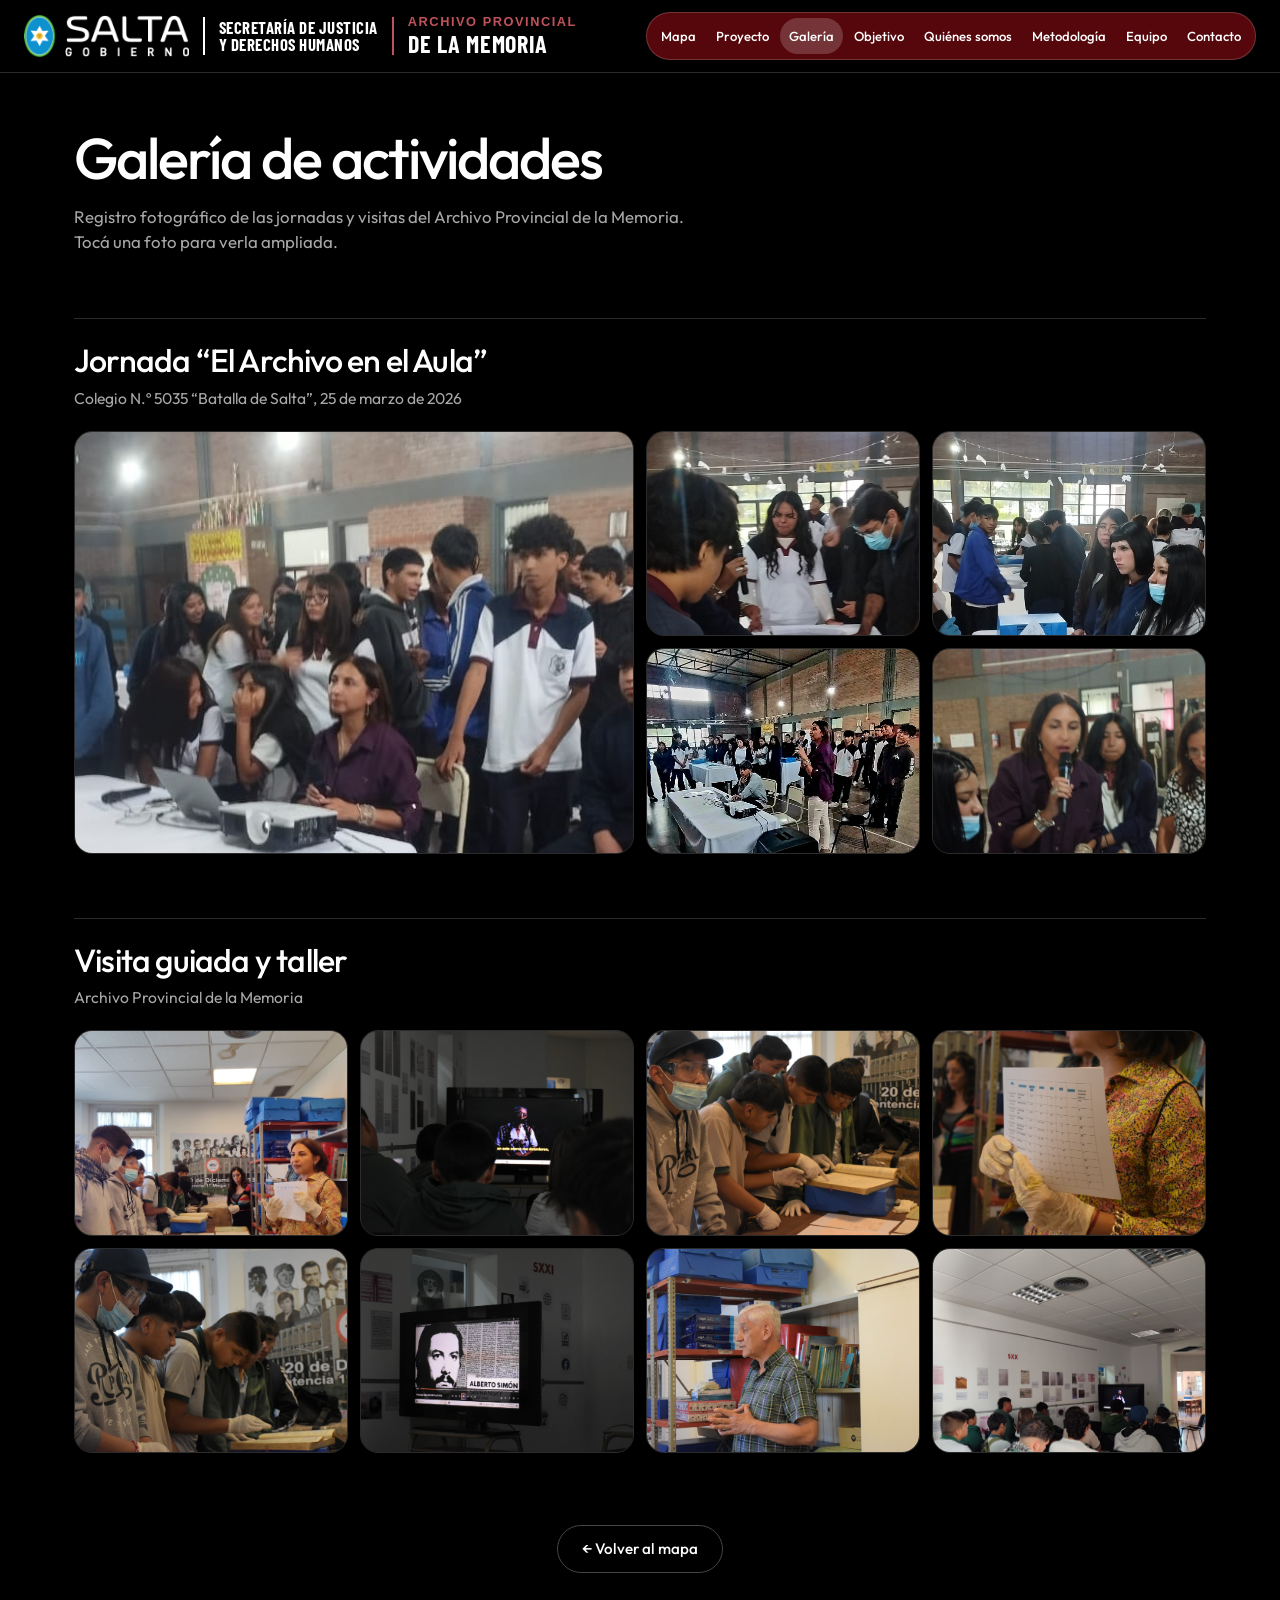
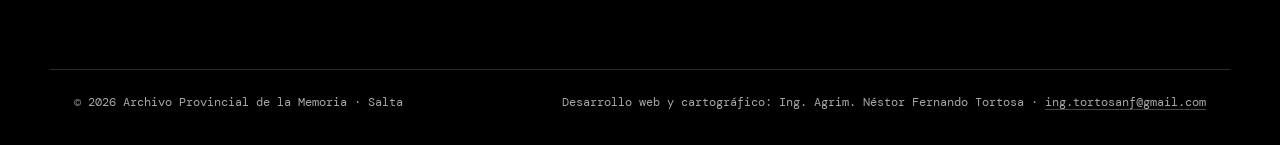
==== commit d361e246: "Add files via upload" ====
--- a/galeria.html
+++ b/galeria.html
@@ -4,20 +4,70 @@
 <meta charset="UTF-8">
 <meta name="viewport" content="width=device-width, initial-scale=1.0, viewport-fit=cover">
 <meta name="theme-color" content="#000000">
-<title>Galería · Geografías del Encierro · Archivo Provincial de la Memoria</title>
+<title>Galería de actividades · Geografías del Encierro · Archivo Provincial de la Memoria</title>
 <link rel="preconnect" href="https://fonts.googleapis.com">
 <link rel="preconnect" href="https://fonts.gstatic.com" crossorigin>
 <link href="https://fonts.googleapis.com/css2?family=Barlow+Condensed:wght@600;700&family=DM+Mono:wght@400;500&family=Outfit:wght@400;500;600&display=swap" rel="stylesheet">
 <link rel="stylesheet" href="inicio.css">
+<link rel="stylesheet" href="header-archivo.css">
+<style>
+  .pill a[aria-current="page"] { background: rgba(255,255,255,.18); }
+
+  /* ---------- Cabecera de la página ---------- */
+  .gal-hero { padding-top: 56px; }
+  .gal-hero h1 { font-size: clamp(2.1rem, 5.5vw, 3.6rem); }
+  .gal-hero .bajada { max-width: 56ch; margin-top: 16px; font-size: 1.05rem; }
+
+  /* ---------- Eventos ---------- */
+  .evento { margin-top: 64px; }
+  .evento-cab { margin-bottom: 20px; padding-top: 22px; border-top: 1px solid var(--linea); }
+  .evento h2 { margin: 0 0 6px; font-size: clamp(1.4rem, 3.2vw, 2rem); }
+  .evento-meta { margin: 0; color: var(--mut); font-size: .98rem; }
+
+  /* Grilla pareja: todas las fotos en 4:3. Si el evento tiene 5, 9, 13… fotos, la primera se agranda y no quedan huecos. */
+  .fotos { display: grid; grid-template-columns: repeat(2, 1fr); gap: 10px; }
+  .foto { position: relative; margin: 0; aspect-ratio: 4 / 3; overflow: hidden; border: 1px solid var(--linea); border-radius: 18px; background: var(--card-2); }
+  .foto.grande { grid-column: span 2; aspect-ratio: 16 / 10; }
+  .foto-btn { position: absolute; inset: 0; width: 100%; height: 100%; padding: 0; border: 0; background: none; cursor: zoom-in; }
+  .foto-btn img { display: block; width: 100%; height: 100%; object-fit: cover; object-position: 50% 30%; transition: transform .4s ease; }
+  .foto-btn:hover img { transform: scale(1.04); }
+  .foto:hover, .foto:focus-within { border-color: var(--acc); }
+  .foto-btn:focus-visible { outline: 2px solid var(--acc); outline-offset: -4px; border-radius: 16px; }
+
+  @media (min-width: 760px) {
+    .fotos { grid-template-columns: repeat(4, 1fr); gap: 12px; }
+    .foto.grande { grid-column: span 2; grid-row: span 2; aspect-ratio: auto; }
+  }
+
+  .volver { display: flex; justify-content: center; margin-top: 72px; }
+
+  /* ---------- Visor de fotos ---------- */
+  dialog.visor { width: 100%; height: 100%; max-width: none; max-height: none; margin: 0; padding: 0; border: 0; background: transparent; color: var(--txt); }
+  dialog.visor::backdrop { background: rgba(0,0,0,.97); }
+  .visor-in { display: flex; flex-direction: column; align-items: center; justify-content: center; gap: 14px; height: 100%; padding: 64px 16px 24px; }
+  .visor img { display: block; max-width: min(100%, 1400px); max-height: calc(100dvh - 140px); border-radius: 14px; object-fit: contain; }
+  .visor-pie { margin: 0; font-size: .9rem; color: var(--mut); text-align: center; }
+  .visor-btn { position: fixed; width: 48px; height: 48px; border-radius: 50%; border: 1px solid rgba(255,255,255,.28); background: rgba(255,255,255,.1); color: var(--txt); font-size: 1.3rem; line-height: 1; cursor: pointer; }
+  .visor-btn:hover { background: var(--vino); border-color: var(--vino); }
+  .visor-cerrar { top: max(14px, env(safe-area-inset-top)); right: max(14px, env(safe-area-inset-right)); }
+  .visor-ant { left: max(10px, env(safe-area-inset-left)); top: 50%; transform: translateY(-50%); }
+  .visor-sig { right: max(10px, env(safe-area-inset-right)); top: 50%; transform: translateY(-50%); }
+  @media (max-width: 600px) {
+    .visor-ant, .visor-sig { top: auto; bottom: 14px; transform: none; }
+    .visor-pie { padding: 0 64px; min-height: 2.4em; }
+  }
+</style>
 </head>
 <body>
 
 <header class="nav">
   <div class="wrap nav-in">
-    <a class="marca" href="index.html" aria-label="Gobierno de Salta, Secretaría de Justicia y Derechos Humanos. Ir al inicio">
+    <a class="marca" href="index.html" aria-label="Gobierno de Salta, Secretaría de Justicia y Derechos Humanos. Archivo Provincial de la Memoria">
       <img src="logo-gobierno-blanco.png" alt="Salta Gobierno">
       <span class="sep" aria-hidden="true"></span>
       <span class="inst">Secretaría de Justicia<br>y Derechos Humanos</span>
+      <span class="sep sep-archivo" aria-hidden="true"></span>
+      <span class="archivo"><span class="archivo-1">Archivo Provincial</span><strong class="archivo-2">de la Memoria</strong></span>
     </a>
     <nav class="pill" aria-label="Principal">
       <a href="index.html#mapa">Mapa</a>
@@ -33,23 +83,17 @@
 </header>
 
 <main>
-  <section class="wrap gal-cab">
-    <h1>Galería de actividades</h1>
-    <p>Jornadas, visitas y talleres con los que el Archivo Provincial de la Memoria acerca sus fondos documentales a la comunidad.</p>
+  <section class="wrap gal-hero" aria-labelledby="titulo">
+    <h1 id="titulo">Galería de actividades</h1>
+    <p class="bajada">Registro fotográfico de las jornadas y visitas del Archivo Provincial de la Memoria. Tocá una foto para verla ampliada.</p>
   </section>
 
-  <section class="wrap evento" aria-labelledby="ev-batalla">
-    <h2 id="ev-batalla">Jornada «El Archivo en el Aula»<span class="mut">Colegio N.º 5035 «Batalla de Salta» · 25 de marzo de 2026</span></h2>
-    <div class="grid-fotos" id="grid-batalla"></div>
-  </section>
-
-  <section class="wrap evento" aria-labelledby="ev-archivo">
-    <h2 id="ev-archivo">Visita guiada y taller<span class="mut">Archivo Provincial de la Memoria</span></h2>
-    <div class="grid-fotos" id="grid-archivo"></div>
-  </section>
-
-  <div class="wrap gal-volver">
-    <a class="btn btn-linea" href="index.html#mapa">Volver al mapa</a>
+  <div class="wrap" id="eventos">
+    <noscript><p class="mut">Para ver las fotos hace falta activar JavaScript.</p></noscript>
+  </div>
+
+  <div class="wrap volver">
+    <a class="btn btn-linea" href="index.html#mapa">← Volver al mapa</a>
   </div>
 </main>
 
@@ -58,46 +102,114 @@
   <span>Desarrollo web y cartográfico: Ing. Agrim. Néstor Fernando Tortosa · <a href="mailto:ing.tortosanf@gmail.com">ing.tortosanf@gmail.com</a></span>
 </footer>
 
-<dialog id="visor" aria-label="Foto ampliada">
-  <button class="visor-cerrar" type="button" aria-label="Cerrar foto">✕</button>
-  <img id="visor-img" src="" alt="">
+<!-- Visor de fotos -->
+<dialog class="visor" id="visor" aria-label="Visor de fotos">
+  <div class="visor-in" id="visor-in">
+    <img id="visor-img" src="" alt="">
+    <p class="visor-pie" id="visor-pie" aria-live="polite"></p>
+  </div>
+  <button class="visor-btn visor-cerrar" id="visor-cerrar" type="button" aria-label="Cerrar">✕</button>
+  <button class="visor-btn visor-ant" id="visor-ant" type="button" aria-label="Foto anterior">‹</button>
+  <button class="visor-btn visor-sig" id="visor-sig" type="button" aria-label="Foto siguiente">›</button>
 </dialog>
 
 <script>
-const fotosBatalla = [1, 2, 3, 4, 5].map(n => `BatallaDeSalta/fotosBatalla (${n}).jpeg`);
-const fotosArchivo = [1, 2, 3, 4, 5, 6, 7, 8].map(n => `En-el-archivo/fotosArchivo (${n}).jpeg`);
+/* Para agregar fotos: subilas a la carpeta con el mismo patrón de nombre ("fotosBatalla (6).jpeg")
+   y subí el número "fotos" del evento correspondiente. */
+const EVENTOS = [
+  { titulo: "Jornada “El Archivo en el Aula”",
+    meta: "Colegio N.º 5035 “Batalla de Salta”, 25 de marzo de 2026",
+    alt: "Jornada en el Colegio Batalla de Salta",
+    carpeta: "BatallaDeSalta/fotosBatalla", fotos: 5 },
+  { titulo: "Visita guiada y taller",
+    meta: "Archivo Provincial de la Memoria",
+    alt: "Visita guiada y taller en el Archivo Provincial de la Memoria",
+    carpeta: "En-el-archivo/fotosArchivo", fotos: 8 }
+];
 
 const visor = document.getElementById("visor");
 const visorImg = document.getElementById("visor-img");
-
-function cargarFotos(gridId, lista, evento) {
-    const grid = document.getElementById(gridId);
-    lista.forEach((ruta, i) => {
-        const alt = `Foto ${i + 1} de ${lista.length}: ${evento}`;
-        const b = document.createElement("button");
-        b.type = "button";
-        b.className = "foto";
-        b.setAttribute("aria-label", `Ampliar. ${alt}`);
-        const img = document.createElement("img");
-        img.src = ruta;
-        img.alt = "";
-        img.loading = "lazy";
-        b.appendChild(img);
-        b.addEventListener("click", () => {
-            visorImg.src = ruta;
-            visorImg.alt = alt;
-            visor.showModal();
-        });
-        grid.appendChild(b);
-    });
+const visorPie = document.getElementById("visor-pie");
+let actual = { evento: null, i: 0 }, disparador = null;
+
+function rutaFoto(ev, n) { return encodeURI(`${ev.carpeta} (${n}).jpeg`); }
+
+function mostrar(i) {
+  const ev = actual.evento, total = ev.fotos;
+  actual.i = (i + total) % total;
+  visorImg.src = rutaFoto(ev, actual.i + 1);
+  visorImg.alt = `${ev.alt}, foto ${actual.i + 1} de ${total}`;
+  visorPie.textContent = `${ev.titulo} · foto ${actual.i + 1} de ${total}`;
+  new Image().src = rutaFoto(ev, (actual.i + 1) % total + 1);   // precarga la siguiente
 }
 
-cargarFotos("grid-batalla", fotosBatalla, "jornada El Archivo en el Aula, Colegio Batalla de Salta");
-cargarFotos("grid-archivo", fotosArchivo, "visita guiada y taller en el Archivo Provincial de la Memoria");
-
-// Se cierra con la ✕, con Escape (nativo) o tocando fuera de la foto
-visor.querySelector(".visor-cerrar").addEventListener("click", () => visor.close());
-visor.addEventListener("click", e => { if (e.target === visor) visor.close(); });
+function abrir(ev, i, boton) {
+  actual.evento = ev; disparador = boton;
+  mostrar(i);
+  visor.showModal();
+  document.body.style.overflow = "hidden";
+}
+
+function cerrar() { visor.close(); }
+visor.addEventListener("close", () => { document.body.style.overflow = ""; if (disparador) disparador.focus(); });
+document.getElementById("visor-cerrar").onclick = cerrar;
+document.getElementById("visor-ant").onclick = () => mostrar(actual.i - 1);
+document.getElementById("visor-sig").onclick = () => mostrar(actual.i + 1);
+// Clic en el fondo oscuro cierra
+document.getElementById("visor-in").addEventListener("click", e => { if (e.target.id === "visor-in") cerrar(); });
+visor.addEventListener("keydown", e => {
+  if (e.key === "ArrowLeft") mostrar(actual.i - 1);
+  if (e.key === "ArrowRight") mostrar(actual.i + 1);
+});
+// Deslizar con el dedo
+let x0 = null;
+visor.addEventListener("touchstart", e => { x0 = e.touches[0].clientX; }, { passive: true });
+visor.addEventListener("touchend", e => {
+  if (x0 === null) return;
+  const dx = e.changedTouches[0].clientX - x0; x0 = null;
+  if (Math.abs(dx) > 50) mostrar(actual.i + (dx < 0 ? 1 : -1));
+}, { passive: true });
+
+const cont = document.getElementById("eventos");
+EVENTOS.forEach(ev => {
+  const sec = document.createElement("section");
+  sec.className = "evento";
+  sec.innerHTML = `<div class="evento-cab"><h2>${ev.titulo}</h2><p class="evento-meta">${ev.meta}</p></div><div class="fotos"></div>`;
+  const grilla = sec.querySelector(".fotos");
+  // Con 5, 9, 13… fotos la primera se agranda y la grilla queda completa
+  const conGrande = ev.fotos > 4 && (ev.fotos - 1) % 4 === 0;
+
+  for (let n = 1; n <= ev.fotos; n++) {
+    const fig = document.createElement("figure");
+    fig.className = "foto" + (conGrande && n === 1 ? " grande" : "");
+    const btn = document.createElement("button");
+    btn.type = "button"; btn.className = "foto-btn";
+    btn.setAttribute("aria-label", `Ampliar foto ${n} de ${ev.fotos}: ${ev.alt}`);
+    const img = document.createElement("img");
+    img.src = rutaFoto(ev, n); img.alt = ""; img.loading = n === 1 ? "eager" : "lazy"; img.decoding = "async";
+    img.onerror = () => fig.remove();          // si falta una foto, no queda un casillero roto
+    btn.appendChild(img);
+    btn.onclick = () => abrir(ev, n - 1, btn);
+    fig.appendChild(btn);
+    grilla.appendChild(fig);
+  }
+  cont.appendChild(sec);
+});
+
+/* Encabezado en dos filas: al bajar queda fijo solo el menú */
+(function () {
+  var nav = document.querySelector(".nav"), marca = nav.querySelector(".marca"), pill = nav.querySelector(".pill"), root = document.documentElement;
+  function ajustar() {
+    var envuelto = pill.getBoundingClientRect().top > marca.getBoundingClientRect().bottom - 4;
+    var off = envuelto ? Math.max(0, Math.round(pill.offsetTop - 8)) : 0;
+    root.style.setProperty("--nav-off", off + "px");
+    root.style.setProperty("--nav-pad", (nav.offsetHeight - off + 16) + "px");
+  }
+  ajustar();
+  addEventListener("resize", ajustar);
+  if (document.fonts && document.fonts.ready) document.fonts.ready.then(ajustar);
+  addEventListener("load", ajustar);
+})();
 </script>
 </body>
 </html>
--- a/header-archivo.css
+++ b/header-archivo.css
@@ -0,0 +1,49 @@
+/* Encabezado: escudo + Secretaría + ARCHIVO PROVINCIAL DE LA MEMORIA.
+   Se enlaza DESPUÉS de inicio.css. Usa sus variables (--inst, --acc) y sus clases (.marca, .sep, .inst). */
+
+/* El encabezado necesita más ancho que el resto (.wrap = 1180px) para quedar en una sola fila en pantallas grandes */
+.nav-in.wrap { max-width: 1440px; }
+
+/* Separador entre la Secretaría y el Archivo */
+.marca .sep-archivo { background: var(--acc); }
+
+/* Bloque destacado: Archivo Provincial / DE LA MEMORIA */
+.marca .archivo { display: flex; flex-direction: column; justify-content: center; gap: 3px;
+  font-family: var(--inst); text-transform: uppercase; line-height: 1; white-space: nowrap; }
+.marca .archivo-1 { font-weight: 600; font-size: .95rem; letter-spacing: .17em; color: var(--acc); }
+.marca .archivo-2 { font-weight: 700; font-size: 1.75rem; letter-spacing: .03em; color: var(--txt); }
+
+/* Pantallas medianas (laptops): se compacta para que el encabezado siga en una sola fila */
+@media (min-width: 768px) and (max-width: 1439px) {
+  .marca .inst { font-size: 1.05rem; }
+  .marca .archivo-1 { font-size: .8rem; letter-spacing: .12em; }
+  .marca .archivo-2 { font-size: 1.5rem; }
+  .pill a { padding: 0 9px; font-size: .82rem; }
+}
+
+/* Safe areas (iPhone en horizontal, con viewport-fit=cover) */
+.wrap { padding-left: max(24px, env(safe-area-inset-left)); padding-right: max(24px, env(safe-area-inset-right)); }
+
+@media (max-width: 767px) {
+  .wrap { padding-left: max(16px, env(safe-area-inset-left)); padding-right: max(16px, env(safe-area-inset-right)); }
+  .marca { gap: 10px; }
+  .marca .archivo-1 { font-size: .72rem; letter-spacing: .14em; }
+  .marca .archivo-2 { font-size: 1.3rem; }
+}
+/* Celulares: la Secretaría ya figura en el aria-label; se prioriza el Archivo */
+@media (max-width: 560px) {
+  .marca .inst, .marca .sep:not(.sep-archivo) { display: none; }
+}
+@media (max-width: 359px) {
+  .marca img { height: 28px; }
+  .marca .archivo-2 { font-size: 1.15rem; }
+}
+
+/* Corrige un desborde horizontal a 320 px: el correo largo de Contacto no cortaba línea */
+.sec > div { min-width: 0; }
+.sec a, .sec p { overflow-wrap: anywhere; }
+
+/* Encabezado en dos filas: al bajar se esconde la fila del logo y queda fijo solo el menú.
+   --nav-off y --nav-pad los calcula el pequeño script del final de index.html. */
+.nav { top: calc(-1 * var(--nav-off, 0px)); }
+html { scroll-padding-top: var(--nav-pad, 120px); }
